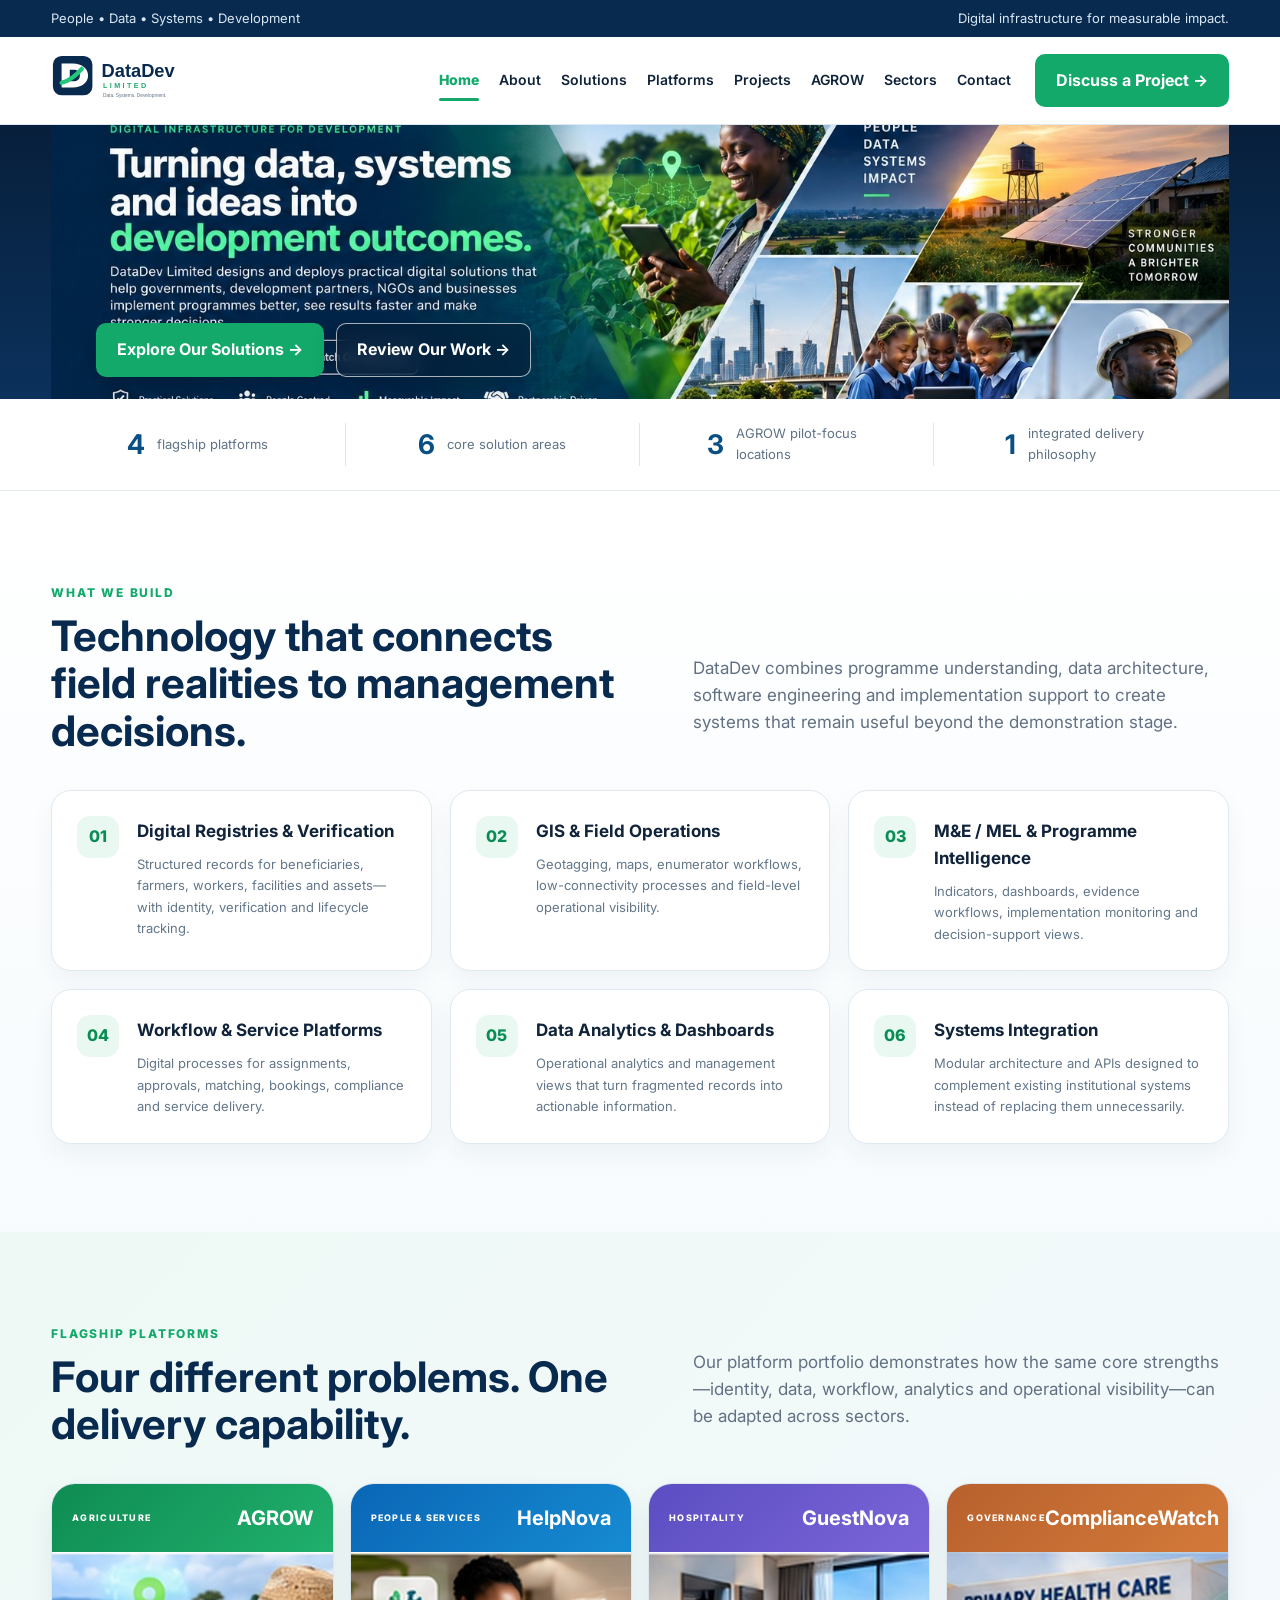
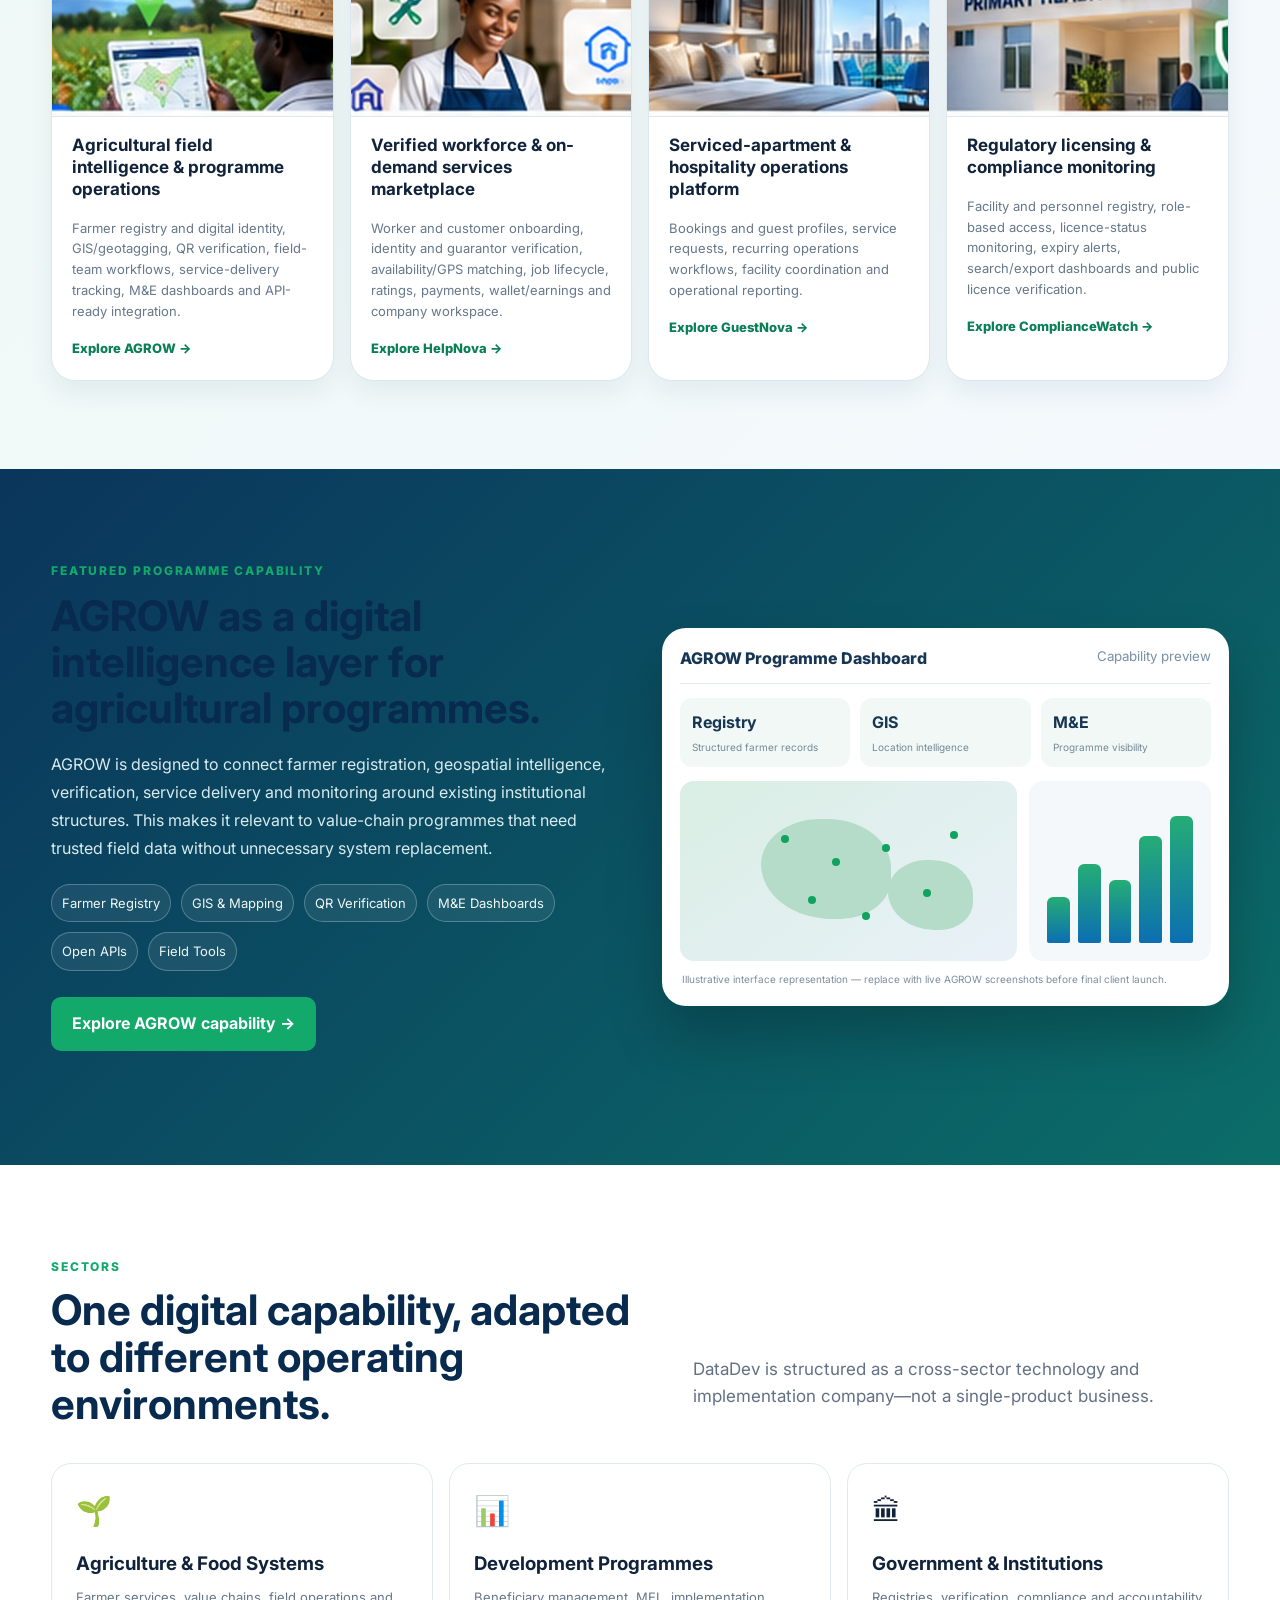
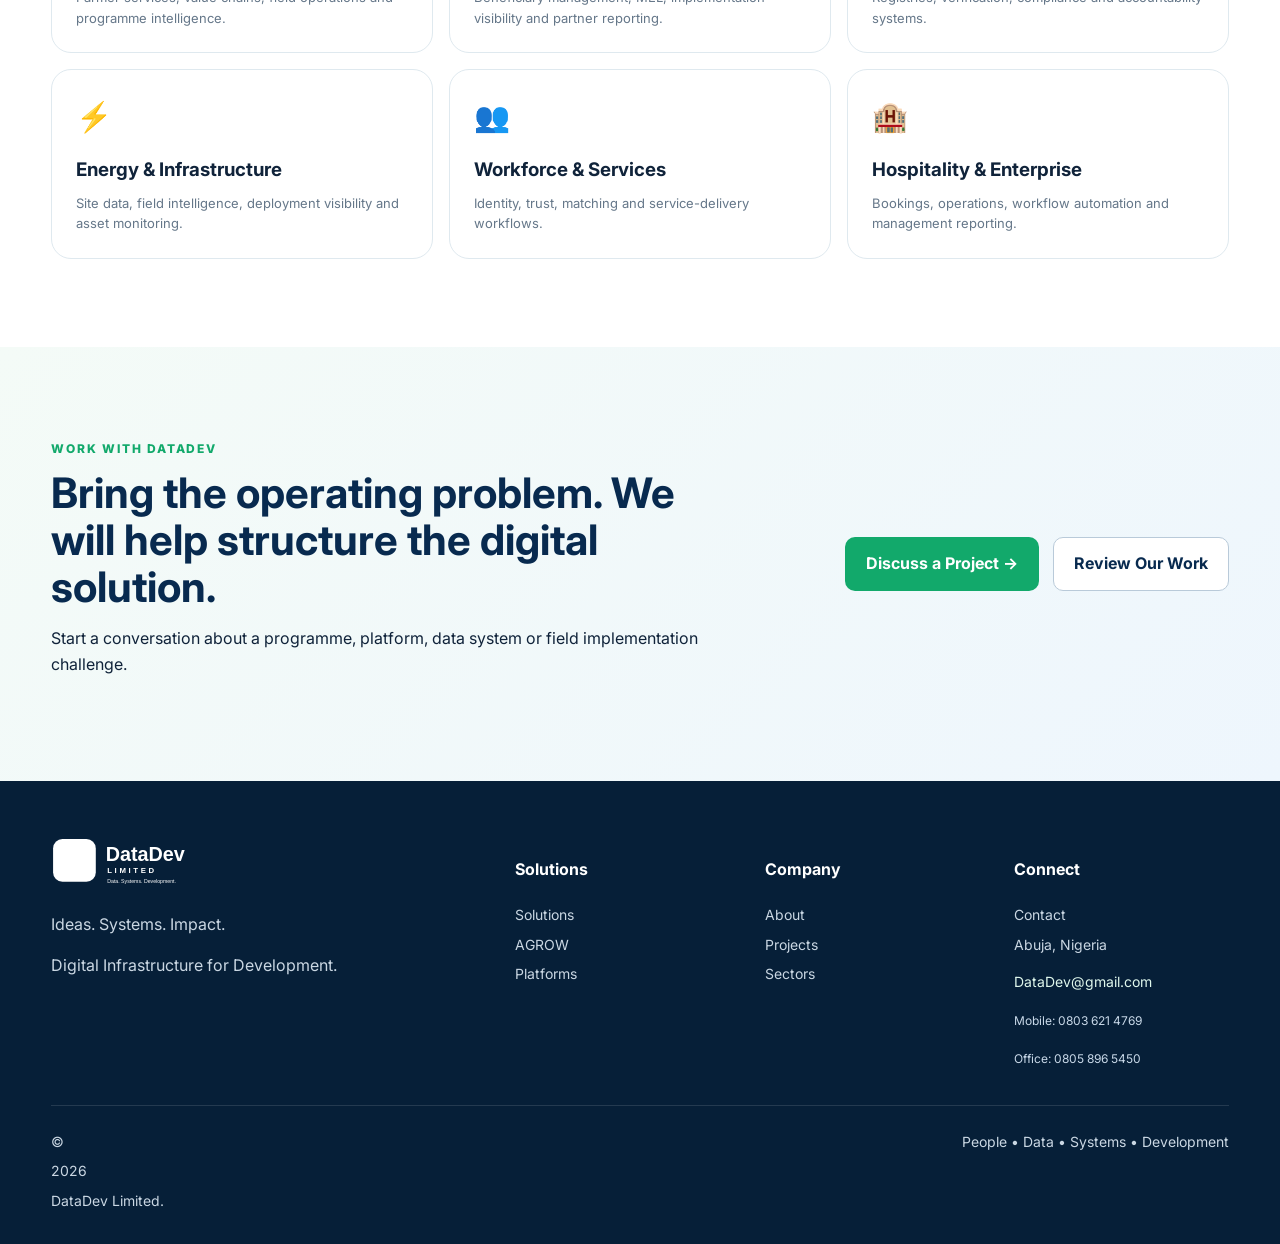
==== index.html @ b4ab4801 "Add files via upload Upgrade DataDev website to V6 with the platform cards" ====
<!DOCTYPE html>

<html lang="en">
<head>
<meta charset="utf-8"/>
<meta content="width=device-width,initial-scale=1" name="viewport"/>
<meta content="#0b315c" name="theme-color"/>
<meta content="website" property="og:type"/>
<meta content="DataDev Limited" property="og:site_name"/>
<meta content="DataDev Limited — Ideas. Systems. Impact." property="og:title"/>
<meta content="Digital solutions, data systems and technology platforms for development, institutions, businesses and communities." property="og:description"/>
<meta content="summary" name="twitter:card"/>
<meta content="DataDev Limited builds digital solutions, data systems and technology platforms for development, institutions, businesses and communities." name="description"/>
<title>DataDev Limited — Ideas. Systems. Impact.</title>
<link href="assets/favicon.svg" rel="icon"/>
<link href="https://fonts.googleapis.com" rel="preconnect"/>
<link crossorigin="" href="https://fonts.gstatic.com" rel="preconnect"/>
<link href="https://fonts.googleapis.com/css2?family=Inter:wght@400;500;600;700;800&amp;display=swap" rel="stylesheet"/>
<link href="styles.css" rel="stylesheet"/>
<link href="site.webmanifest" rel="manifest"/></head>
<body>
<header class="site-header">
<div class="topbar"><div class="container"><span>People • Data • Systems • Development</span><span>Digital infrastructure for measurable impact.</span></div></div>
<div class="container nav">
<a class="brand" href="index.html"><img alt="DataDev Limited" src="assets/datadev-logo.svg"/></a>
<button aria-label="Toggle navigation" class="menu">☰</button>
<nav class="navlinks"><a class="active" href="index.html">Home</a><a href="about.html">About</a><a href="solutions.html">Solutions</a><a href="platforms.html">Platforms</a><a href="projects.html">Projects</a><a href="agrow.html">AGROW</a><a href="#sectors">Sectors</a><a href="contact.html">Contact</a></nav>
<a class="btn btn-primary nav-cta" href="contact.html">Discuss a Project →</a>
</div>
</header>
<main>
<section aria-labelledby="homeHeroTitle" class="hero-visual-final">
<div class="container hero-visual-shell">
<div class="hero-desktop-art">
<img alt="DataDev digital infrastructure for development across agriculture, communities, energy, education and infrastructure" src="assets/project-previews/hero-universal.jpg"/>
<div aria-label="Primary actions" class="hero-art-actions">
<a class="btn btn-primary" href="solutions.html">Explore Our Solutions →</a>
<a class="btn btn-glass" href="projects.html">Review Our Work →</a>
</div>
</div>
<div class="hero-mobile-copy">
<div class="eyebrow">DIGITAL INFRASTRUCTURE FOR DEVELOPMENT</div>
<h1 id="homeHeroTitle">Turning data, systems and ideas into <span>development outcomes.</span></h1>
<p>DataDev Limited designs and deploys practical digital solutions that help governments, development partners, NGOs and businesses implement programmes better, improve visibility and make stronger decisions.</p>
<div class="actions"><a class="btn btn-primary" href="solutions.html">Explore Our Solutions →</a><a class="btn btn-outline hero-outline" href="projects.html">Review Our Work</a></div>
<div class="hero-points"><span>✓ Practical solutions</span><span>✓ People centred</span><span>✓ Measurable impact</span><span>✓ Partnership driven</span></div>
</div>
<h1 class="sr-only">DataDev Limited — Turning data, systems and ideas into development outcomes.</h1>
</div>
</section>
<section class="proof-strip">
<div class="container proof-grid">
<div><b>4</b><span>flagship platforms</span></div>
<div><b>6</b><span>core solution areas</span></div>
<div><b>3</b><span>AGROW pilot-focus locations</span></div>
<div><b>1</b><span>integrated delivery philosophy</span></div>
</div>
</section>
<section class="section v3-section">
<div class="container">
<div class="section-head compact"><div><span class="kicker">WHAT WE BUILD</span><h2>Technology that connects field realities to management decisions.</h2></div><p>DataDev combines programme understanding, data architecture, software engineering and implementation support to create systems that remain useful beyond the demonstration stage.</p></div>
<div class="capability-grid">
<article class="capability"><span class="cap-no">01</span><div><h3>Digital Registries &amp; Verification</h3><p>Structured records for beneficiaries, farmers, workers, facilities and assets—with identity, verification and lifecycle tracking.</p></div></article>
<article class="capability"><span class="cap-no">02</span><div><h3>GIS &amp; Field Operations</h3><p>Geotagging, maps, enumerator workflows, low-connectivity processes and field-level operational visibility.</p></div></article>
<article class="capability"><span class="cap-no">03</span><div><h3>M&amp;E / MEL &amp; Programme Intelligence</h3><p>Indicators, dashboards, evidence workflows, implementation monitoring and decision-support views.</p></div></article>
<article class="capability"><span class="cap-no">04</span><div><h3>Workflow &amp; Service Platforms</h3><p>Digital processes for assignments, approvals, matching, bookings, compliance and service delivery.</p></div></article>
<article class="capability"><span class="cap-no">05</span><div><h3>Data Analytics &amp; Dashboards</h3><p>Operational analytics and management views that turn fragmented records into actionable information.</p></div></article>
<article class="capability"><span class="cap-no">06</span><div><h3>Systems Integration</h3><p>Modular architecture and APIs designed to complement existing institutional systems instead of replacing them unnecessarily.</p></div></article>
</div>
</div>
</section>
<section class="section showcase-section">
<div class="container">
<div class="section-head compact"><div><span class="kicker">FLAGSHIP PLATFORMS</span><h2>Four different problems. One delivery capability.</h2></div><p>Our platform portfolio demonstrates how the same core strengths—identity, data, workflow, analytics and operational visibility—can be adapted across sectors.</p></div>
<div class="platform-showcase">
<article class="showcase agrow-show"><div class="showcase-top"><span>AGRICULTURE</span><b>AGROW</b></div><img alt="AGROW visual prototype preview" class="prototype-img" src="assets/project-previews/agrow-prototype.jpg"/><h3>Agricultural field intelligence &amp; programme operations</h3><p>Farmer registry and digital identity, GIS/geotagging, QR verification, field-team workflows, service-delivery tracking, M&amp;E dashboards and API-ready integration.</p><a href="agrow.html">Explore AGROW →</a></article>
<article class="showcase help-show"><div class="showcase-top"><span>PEOPLE &amp; SERVICES</span><b>HelpNova</b></div><img alt="HelpNova visual prototype preview" class="prototype-img" src="assets/project-previews/helpnova-prototype.jpg"/><h3>Verified workforce &amp; on-demand services marketplace</h3><p>Worker and customer onboarding, identity and guarantor verification, availability/GPS matching, job lifecycle, ratings, payments, wallet/earnings and company workspace.</p><a href="platforms.html">Explore HelpNova →</a></article>
<article class="showcase guest-show"><div class="showcase-top"><span>HOSPITALITY</span><b>GuestNova</b></div><img alt="GuestNova visual prototype preview" class="prototype-img" src="assets/project-previews/guestnova-prototype.jpg"/><h3>Serviced-apartment &amp; hospitality operations platform</h3><p>Bookings and guest profiles, service requests, recurring operations workflows, facility coordination and operational reporting.</p><a href="platforms.html">Explore GuestNova →</a></article>
<article class="showcase compliance-show"><div class="showcase-top"><span>GOVERNANCE</span><b>ComplianceWatch</b></div><img alt="ComplianceWatch visual prototype preview" class="prototype-img" src="assets/project-previews/compliancewatch-prototype.jpg"/><h3>Regulatory licensing &amp; compliance monitoring</h3><p>Facility and personnel registry, role-based access, licence-status monitoring, expiry alerts, search/export dashboards and public licence verification.</p><a href="projects.html">Explore ComplianceWatch →</a></article>
</div>
</div>
</section>
<section class="section agrow-feature">
<div class="container agrow-feature-grid">
<div><span class="kicker">FEATURED PROGRAMME CAPABILITY</span><h2>AGROW as a digital intelligence layer for agricultural programmes.</h2><p>AGROW is designed to connect farmer registration, geospatial intelligence, verification, service delivery and monitoring around existing institutional structures. This makes it relevant to value-chain programmes that need trusted field data without unnecessary system replacement.</p><div class="tags"><span>Farmer Registry</span><span>GIS &amp; Mapping</span><span>QR Verification</span><span>M&amp;E Dashboards</span><span>Open APIs</span><span>Field Tools</span></div><div class="actions"><a class="btn btn-primary" href="agrow.html">Explore AGROW capability →</a></div></div>
<div class="dashboard-preview"><div class="dash-head"><span>AGROW Programme Dashboard</span><small>Capability preview</small></div><div class="dash-kpis"><div><b>Registry</b><span>Structured farmer records</span></div><div><b>GIS</b><span>Location intelligence</span></div><div><b>M&amp;E</b><span>Programme visibility</span></div></div><div class="dash-body"><div class="map-graphic"><i></i><i></i><i></i><i></i><i></i><i></i><i></i></div><div class="chart-graphic"><span style="height:32%"></span><span style="height:55%"></span><span style="height:44%"></span><span style="height:74%"></span><span style="height:88%"></span></div></div><p class="preview-note">Illustrative interface representation — replace with live AGROW screenshots before final client launch.</p></div>
</div>
</section>
<section class="section" id="sectors">
<div class="container">
<div class="section-head compact"><div><span class="kicker">SECTORS</span><h2>One digital capability, adapted to different operating environments.</h2></div><p>DataDev is structured as a cross-sector technology and implementation company—not a single-product business.</p></div>
<div class="sector-v3-grid">
<article><span>🌱</span><h3>Agriculture &amp; Food Systems</h3><p>Farmer services, value chains, field operations and programme intelligence.</p></article>
<article><span>📊</span><h3>Development Programmes</h3><p>Beneficiary management, MEL, implementation visibility and partner reporting.</p></article>
<article><span>🏛</span><h3>Government &amp; Institutions</h3><p>Registries, verification, compliance and accountability systems.</p></article>
<article><span>⚡</span><h3>Energy &amp; Infrastructure</h3><p>Site data, field intelligence, deployment visibility and asset monitoring.</p></article>
<article><span>👥</span><h3>Workforce &amp; Services</h3><p>Identity, trust, matching and service-delivery workflows.</p></article>
<article><span>🏨</span><h3>Hospitality &amp; Enterprise</h3><p>Bookings, operations, workflow automation and management reporting.</p></article>
</div>
</div>
</section>
<section class="section final-cta"><div class="container final-cta-grid"><div><span class="kicker">WORK WITH DATADEV</span><h2>Bring the operating problem. We will help structure the digital solution.</h2><p>Start a conversation about a programme, platform, data system or field implementation challenge.</p></div><div class="actions"><a class="btn btn-primary" href="contact.html">Discuss a Project →</a><a class="btn btn-outline" href="projects.html">Review Our Work</a></div></div></section>
</main>
<footer class="footer"><div class="container footergrid"><div><img alt="DataDev Limited" src="assets/datadev-logo.svg"/><p>Ideas. Systems. Impact.</p><p>Digital Infrastructure for Development.</p></div><div><h4>Solutions</h4><a href="solutions.html">Solutions</a><a href="agrow.html">AGROW</a><a href="platforms.html">Platforms</a></div><div><h4>Company</h4><a href="about.html">About</a><a href="projects.html">Projects</a><a href="#sectors">Sectors</a></div><div><h4>Connect</h4><a href="contact.html">Contact</a><span>Abuja, Nigeria</span></div></div><div class="container bottom"><span>© <span data-year=""></span> DataDev Limited.</span><span>People • Data • Systems • Development</span></div></footer>
<script src="site-config.js"></script><script src="script.js"></script>
</body></html>
---- styles.css ----
:root{--navy:#082a4f;--navy2:#0d3b66;--green:#12a96b;--green2:#6bdca0;--ink:#10233a;--muted:#627083;--bg:#f6f9fc;--line:#dfe7ef;--white:#fff;--shadow:0 12px 30px rgba(8,42,79,.10)}*{box-sizing:border-box}html{scroll-behavior:smooth}body{margin:0;font-family:Inter,Arial,sans-serif;color:var(--ink);background:#fff;line-height:1.6}a{color:inherit;text-decoration:none}.container{width:min(1180px,92%);margin:auto}.topbar{background:var(--navy);color:#d9e7f3;font-size:13px}.topbar .container{display:flex;justify-content:space-between;padding:8px 0}.site-header{position:sticky;top:0;z-index:50;background:#fff;box-shadow:0 1px 0 var(--line)}.nav{display:flex;align-items:center;gap:24px;padding:16px 0}.brand img{height:48px}.navlinks{display:flex;gap:20px;margin-left:auto;align-items:center}.navlinks a{font-weight:600;font-size:14px}.navlinks a:hover{color:var(--green)}.btn{display:inline-flex;align-items:center;justify-content:center;padding:13px 20px;border-radius:10px;font-weight:700;border:1px solid transparent}.btn-primary{background:var(--green);color:#fff}.btn-outline{border-color:#b9cad9;color:var(--navy);background:#fff}.menu{display:none;background:none;border:0;font-size:26px}.hero{background:linear-gradient(115deg,#072b51 0%,#0c4a76 58%,#0b8d67 120%);color:#fff;overflow:hidden}.hero .container{display:grid;grid-template-columns:1.15fr .85fr;gap:50px;align-items:center;min-height:650px;padding:70px 0}.eyebrow,.kicker{letter-spacing:.15em;text-transform:uppercase;font-size:12px;font-weight:800}.eyebrow{color:#77e4b4}.hero h1{font-size:58px;line-height:1.02;margin:16px 0}.hero h1 span{color:#83e6b0}.hero p{font-size:18px;max-width:720px;color:#e5edf4}.actions{display:flex;gap:14px;flex-wrap:wrap;margin:26px 0}.hero-visual{position:relative;min-height:430px}.orb{position:absolute;border-radius:50%;border:1px solid rgba(255,255,255,.2)}.orb.a{width:410px;height:410px;right:0;top:10px}.orb.b{width:290px;height:290px;right:60px;top:70px}.core{position:absolute;right:120px;top:120px;background:#fff;color:var(--navy);width:170px;height:170px;border-radius:28px;display:flex;flex-direction:column;justify-content:center;align-items:center;box-shadow:0 20px 50px rgba(0,0,0,.24)}.core img{width:72px;margin-bottom:8px}.float{position:absolute;background:rgba(7,31,58,.86);border:1px solid rgba(255,255,255,.18);backdrop-filter:blur(8px);padding:12px 15px;border-radius:10px;font-size:13px}.f1{top:35px;left:10px}.f2{top:150px;right:0}.f3{bottom:60px;left:0}.f4{bottom:10px;right:40px}.metricbar{margin-top:-38px;position:relative;z-index:3}.metrics{background:#fff;box-shadow:var(--shadow);border-radius:18px;display:grid;grid-template-columns:repeat(4,1fr);padding:26px}.metrics div{padding:0 22px;border-right:1px solid var(--line)}.metrics div:last-child{border-right:0}.metrics strong{display:block;color:var(--navy);font-size:18px}.metrics span{font-size:13px;color:var(--muted)}.section{padding:88px 0}.tint{background:var(--bg)}.section-head{display:grid;grid-template-columns:1.05fr .95fr;gap:50px;align-items:end;margin-bottom:36px}.kicker{color:var(--green)}h2{font-size:42px;line-height:1.12;margin:8px 0 0;color:var(--navy)}.section-head p,.lead{color:var(--muted);font-size:17px}.grid{display:grid;gap:20px}.solutions{grid-template-columns:repeat(4,1fr)}.card{border:1px solid var(--line);border-radius:16px;padding:24px;background:#fff;box-shadow:0 5px 18px rgba(8,42,79,.04)}.card h3{color:var(--navy);margin:10px 0 8px}.icon{width:44px;height:44px;border-radius:12px;background:#e8fbf2;display:grid;place-items:center;color:var(--green);font-weight:800}.card p{color:var(--muted);font-size:14px}.card a{color:var(--green);font-weight:700;font-size:14px}.platforms{grid-template-columns:repeat(2,1fr)}.platform{padding:30px;border-radius:20px;color:#fff;min-height:320px}.agrow{background:linear-gradient(135deg,#0b774e,#11ad70)}.helpnova{background:linear-gradient(135deg,#123c7a,#2173d1)}.guestnova{background:linear-gradient(135deg,#5c3a8e,#7d62c4)}.compliance{background:linear-gradient(135deg,#7b3b16,#b6652b)}.platform small{letter-spacing:.14em;font-weight:800}.platform ul{padding-left:18px}.platform .btn{margin-top:8px;background:#fff;color:#183a59}.band{background:linear-gradient(120deg,#082f50,#0c715d);color:#fff}.band h2{color:#fff}.band p{color:#dceaf0}.two{display:grid;grid-template-columns:1fr 1fr;gap:50px;align-items:center}.tags{display:flex;gap:10px;flex-wrap:wrap;margin-top:22px}.tags span{background:rgba(255,255,255,.1);border:1px solid rgba(255,255,255,.18);padding:8px 10px;border-radius:999px;font-size:13px}.panel{background:#fff;color:var(--ink);padding:30px;border-radius:20px}.panel h3{color:var(--navy)}.sectors{grid-template-columns:repeat(3,1fr)}.sector{border-top:4px solid var(--green)}.status{display:inline-block;background:#edf5ff;color:#245c96;padding:5px 9px;border-radius:999px;font-size:12px;font-weight:700}.case-grid{grid-template-columns:repeat(2,1fr)}.case{padding:28px}.case h3{font-size:26px}.case .meta{display:flex;gap:8px;flex-wrap:wrap;margin:14px 0}.case .meta span{font-size:12px;border:1px solid var(--line);padding:5px 8px;border-radius:999px}.cta{background:#eefaf5;border:1px solid #cbeedc;border-radius:22px;padding:40px}.footer{background:#061f38;color:#cad7e3;padding:55px 0 25px}.footergrid{display:grid;grid-template-columns:2fr 1fr 1fr 1fr;gap:35px}.footer img{height:52px;filter:brightness(0) invert(1)}.footer h4{color:#fff}.footer a,.footer span{display:block;font-size:14px;margin:7px 0}.bottom{border-top:1px solid rgba(255,255,255,.12);margin-top:30px;padding-top:18px;display:flex;justify-content:space-between;font-size:13px}.page-hero{background:linear-gradient(120deg,#082f50,#0b6e63);color:#fff;padding:85px 0}.page-hero h1{font-size:52px;line-height:1.05;margin:12px 0}.page-hero p{max-width:760px;color:#e1edf4;font-size:18px}.feature-list{display:grid;grid-template-columns:repeat(3,1fr);gap:18px}.feature{padding:22px;border:1px solid var(--line);border-radius:16px;background:#fff}.feature h3{color:var(--navy)}.timeline{display:grid;gap:14px}.step{display:grid;grid-template-columns:52px 1fr;gap:16px;padding:18px;background:#fff;border:1px solid var(--line);border-radius:14px}.step b{width:42px;height:42px;background:#e8fbf2;color:var(--green);border-radius:50%;display:grid;place-items:center}.contactbox{display:grid;grid-template-columns:.85fr 1.15fr;gap:35px}.contact-form{background:#fff;border:1px solid var(--line);padding:28px;border-radius:18px}.row{display:grid;grid-template-columns:1fr 1fr;gap:14px}label{display:block;font-weight:700;font-size:13px;margin-bottom:12px}input,select,textarea{width:100%;margin-top:6px;padding:12px 13px;border:1px solid #cdd8e2;border-radius:9px;font:inherit}textarea{resize:vertical}.note{font-size:12px;color:var(--muted)}@media(max-width:900px){.navlinks{display:none;position:absolute;left:0;right:0;top:80px;background:#fff;padding:18px 4%;box-shadow:var(--shadow);flex-direction:column;align-items:flex-start}.navlinks.open{display:flex}.menu{display:block;margin-left:auto}.nav>.btn{display:none}.hero .container,.two,.section-head,.contactbox{grid-template-columns:1fr}.hero h1{font-size:44px}.hero-visual{min-height:350px}.solutions,.sectors,.feature-list{grid-template-columns:repeat(2,1fr)}.platforms,.case-grid{grid-template-columns:1fr}.metrics{grid-template-columns:repeat(2,1fr);gap:16px}.metrics div{border-right:0}.footergrid{grid-template-columns:1fr 1fr}.page-hero h1{font-size:42px}}@media(max-width:560px){.topbar .container{flex-direction:column;gap:4px}.hero .container{padding:50px 0}.hero h1{font-size:38px}.hero-visual{display:none}.solutions,.sectors,.feature-list,.metrics,.row,.footergrid{grid-template-columns:1fr}.section{padding:62px 0}h2{font-size:34px}.page-hero h1{font-size:36px}.bottom{flex-direction:column;gap:8px}}

/* ===== DataDev V3 visual layer ===== */
:root{--v3-navy:#082d59;--v3-deep:#052444;--v3-green:#13a564;--v3-green2:#65d69b;--v3-blue:#1676cf;--v3-ink:#102b4f;--v3-pale:#f3faf7}
.navlinks a.active{color:var(--green);font-weight:800;position:relative}.navlinks a.active:after{content:"";height:3px;border-radius:3px;background:var(--green);position:absolute;left:0;right:0;bottom:-9px}.nav-cta{white-space:nowrap}
.hero-v3{position:relative;overflow:hidden;background:radial-gradient(circle at 74% 24%,rgba(34,181,121,.20),transparent 25%),linear-gradient(120deg,#06264a 0%,#0a3d69 58%,#0c695e 100%);color:#fff;padding:78px 0 72px}.hero-v3:before{content:"";position:absolute;inset:0;background:linear-gradient(90deg,transparent 0 48%,rgba(255,255,255,.04) 48% 49%,transparent 49% 100%);pointer-events:none}.hero-grid{display:grid;grid-template-columns:1.03fr .97fr;gap:54px;align-items:center}.hero-copy h1{font-size:clamp(44px,5.3vw,78px);line-height:.98;letter-spacing:-.045em;margin:12px 0 24px;max-width:790px}.hero-copy h1 span{color:#78e3aa}.hero-copy p{font-size:18px;line-height:1.72;color:#dceaf5;max-width:720px}.hero-outline{border-color:rgba(255,255,255,.65);color:#fff}.hero-points{display:flex;gap:18px 28px;flex-wrap:wrap;margin-top:28px;color:#d8edf1;font-size:13px;font-weight:700}.impact-mosaic{min-height:485px;position:relative;border-radius:34px;background:linear-gradient(150deg,rgba(255,255,255,.12),rgba(255,255,255,.035));border:1px solid rgba(255,255,255,.18);box-shadow:0 34px 70px rgba(0,0,0,.22);overflow:hidden}.impact-mosaic:before{content:"";position:absolute;inset:-20%;background:radial-gradient(circle at 52% 48%,rgba(66,225,150,.28),transparent 29%),radial-gradient(circle at 23% 78%,rgba(42,133,227,.30),transparent 28%)}.mosaic-card{position:absolute;border-radius:20px;padding:18px;color:#fff;backdrop-filter:blur(10px);border:1px solid rgba(255,255,255,.20);box-shadow:0 16px 30px rgba(0,0,0,.16)}.mosaic-card span{display:block;font-size:10px;letter-spacing:.16em;margin-bottom:7px;opacity:.85}.mosaic-card strong{font-size:15px;line-height:1.25}.mosaic-card.main{left:7%;top:8%;width:46%;min-height:152px;background:linear-gradient(135deg,rgba(11,70,116,.92),rgba(10,118,104,.82))}.mosaic-card.main strong{display:block;font-size:26px;margin:6px 0}.mosaic-card.main small{color:#d9f4eb}.mosaic-icon{font-size:30px}.mosaic-card.agriculture{right:7%;top:9%;width:34%;height:118px;background:linear-gradient(145deg,#158b57,#286f45)}.mosaic-card.institutions{right:8%;top:38%;width:41%;height:110px;background:linear-gradient(145deg,#1763a7,#123b76)}.mosaic-card.energy{left:6%;bottom:8%;width:34%;height:108px;background:linear-gradient(145deg,#0d6a83,#0d4b72)}.mosaic-card.services{right:7%;bottom:8%;width:38%;height:108px;background:linear-gradient(145deg,#3e65bb,#5549a0)}.mosaic-core{position:absolute;left:42%;top:48%;transform:translate(-50%,-50%);width:132px;height:132px;border-radius:30px;background:#fff;color:#123b67;display:flex;flex-direction:column;align-items:center;justify-content:center;box-shadow:0 20px 45px rgba(0,0,0,.28);z-index:3}.mosaic-core img{width:46px;margin-bottom:7px}.mosaic-core b{font-size:20px}.mosaic-core small{font-size:10px;color:#6a7d91;margin-top:3px}
.proof-strip{background:#fff;border-bottom:1px solid #e4edf3}.proof-grid{display:grid;grid-template-columns:repeat(4,1fr);padding:24px 0}.proof-grid div{display:flex;align-items:center;justify-content:center;gap:12px;border-right:1px solid #dce6ec}.proof-grid div:last-child{border-right:0}.proof-grid b{font-size:27px;color:#0a4f84}.proof-grid span{font-size:13px;color:#607386;max-width:130px}
.v3-section{background:linear-gradient(180deg,#fff,#f7fbfd)}.section-head.compact{align-items:end}.capability-grid{display:grid;grid-template-columns:repeat(3,1fr);gap:18px}.capability{display:flex;gap:18px;padding:25px;border:1px solid #dfe9ef;border-radius:20px;background:#fff;box-shadow:0 10px 24px rgba(28,64,92,.05)}.cap-no{display:flex;width:42px;height:42px;border-radius:13px;align-items:center;justify-content:center;background:#e9f8f0;color:#0a8d55;font-weight:800;flex:0 0 auto}.capability h3{margin:2px 0 9px;font-size:17px}.capability p{margin:0;font-size:13px;line-height:1.65;color:#64778a}
.showcase-section{background:linear-gradient(135deg,#eef9f5,#f5f9fe)}.platform-showcase{display:grid;grid-template-columns:repeat(4,1fr);gap:16px}.showcase{border-radius:24px;background:#fff;overflow:hidden;border:1px solid #dce8ee;box-shadow:0 12px 26px rgba(21,62,90,.07)}.showcase-top{padding:18px 20px;color:#fff;display:flex;justify-content:space-between;align-items:center}.showcase-top span{font-size:9px;letter-spacing:.14em;font-weight:800}.showcase-top b{font-size:20px}.agrow-show .showcase-top{background:linear-gradient(135deg,#0f8c53,#20b06d)}.help-show .showcase-top{background:linear-gradient(135deg,#0a66b6,#168bd2)}.guest-show .showcase-top{background:linear-gradient(135deg,#5b4ec2,#7b65d8)}.compliance-show .showcase-top{background:linear-gradient(135deg,#b8612d,#d37a3a)}.showcase h3,.showcase p,.showcase>a{margin-left:20px;margin-right:20px}.showcase h3{font-size:17px;line-height:1.28;margin-top:18px}.showcase p{font-size:13px;line-height:1.6;color:#66788a}.showcase>a{display:inline-block;margin-bottom:22px;color:#0a7e55;font-weight:800;font-size:13px}.mini-ui{height:155px;background:#f4faf7;margin:0;position:relative;padding:16px}.ui-top{height:16px;border-radius:6px;background:#d8ece3;margin-bottom:12px}.ui-map{height:72px;border-radius:12px;background:linear-gradient(140deg,#dbf1e5,#eaf3f9);position:relative}.ui-map i{position:absolute;width:9px;height:9px;border-radius:50%;background:#14a76b;box-shadow:0 0 0 4px rgba(20,167,107,.13)}.ui-map i:nth-child(1){left:20%;top:35%}.ui-map i:nth-child(2){left:45%;top:22%}.ui-map i:nth-child(3){left:70%;top:42%}.ui-map i:nth-child(4){left:35%;top:64%}.ui-map i:nth-child(5){left:78%;top:68%}.ui-stats{display:flex;gap:7px;margin-top:10px}.ui-stats span{height:16px;flex:1;border-radius:6px;background:#dfeee8}.service-ui{display:flex;align-items:center;gap:14px;background:#eef6fd}.avatar{width:58px;height:58px;border-radius:50%;background:linear-gradient(140deg,#84c8f2,#0d78c6)}.service-lines{flex:1}.service-lines i{display:block;height:11px;background:#d7e7f4;border-radius:5px;margin:8px 0}.service-lines i:nth-child(2){width:75%}.service-lines i:nth-child(3){width:50%}.service-badges{position:absolute;bottom:14px;left:16px;display:flex;gap:7px}.service-badges span{font-size:10px;padding:5px 8px;border-radius:20px;background:#dff4e9;color:#168755;font-weight:700}.guest-ui{background:#f4f0fb;display:grid;grid-template-columns:1.2fr .8fr;gap:10px}.room{border-radius:12px;background:linear-gradient(135deg,#8b79cf,#cfc7ec);position:relative}.room:after{content:"";position:absolute;left:18%;right:18%;bottom:18%;height:28%;background:#fff;border-radius:6px}.booking{background:#fff;border-radius:12px;padding:12px}.booking i{display:block;height:10px;background:#ece8f8;border-radius:5px;margin:8px 0}.booking button{border:0;border-radius:7px;background:#6c58c9;color:#fff;font-size:10px;padding:7px}.compliance-ui{background:#fff5ef;display:flex;align-items:center;gap:16px}.shield{width:64px;height:74px;border-radius:28px 28px 38px 38px;background:#cf7138;color:#fff;font-size:28px;display:flex;align-items:center;justify-content:center}.compliance-ui div:nth-child(2){flex:1}.compliance-ui i{display:block;height:11px;background:#edd9ce;border-radius:5px;margin:8px 0}.verified{position:absolute;right:14px;bottom:14px;background:#e5f4ea;color:#14804f;font-size:10px;border-radius:20px;padding:6px 9px;font-weight:700}
.agrow-feature{background:linear-gradient(135deg,#0a355c,#0b6d68);color:#fff}.agrow-feature-grid{display:grid;grid-template-columns:1fr 1fr;gap:44px;align-items:center}.agrow-feature h2{font-size:42px;line-height:1.1;margin:10px 0 18px}.agrow-feature p{color:#d8ebef;line-height:1.75}.agrow-feature .tags span{border-color:rgba(255,255,255,.25);color:#eef8f6;background:rgba(255,255,255,.07)}.dashboard-preview{background:#fff;color:#173654;border-radius:24px;padding:18px;box-shadow:0 30px 55px rgba(0,0,0,.22)}.dash-head{display:flex;justify-content:space-between;border-bottom:1px solid #e2ebf0;padding-bottom:12px}.dash-head span{font-weight:800}.dash-head small{color:#7790a4}.dash-kpis{display:grid;grid-template-columns:repeat(3,1fr);gap:10px;margin:14px 0}.dash-kpis div{padding:12px;border-radius:12px;background:#f2f8f5}.dash-kpis b,.dash-kpis span{display:block}.dash-kpis span{font-size:10px;color:#748899;margin-top:3px}.dash-body{display:grid;grid-template-columns:1.3fr .7fr;gap:12px}.map-graphic{height:180px;border-radius:14px;background:linear-gradient(145deg,#d9eee4,#e9f1f8);position:relative;overflow:hidden}.map-graphic:before,.map-graphic:after{content:"";position:absolute;border-radius:48% 52% 42% 58%;background:#b5dcc8}.map-graphic:before{width:130px;height:100px;left:24%;top:21%}.map-graphic:after{width:85px;height:70px;right:13%;bottom:17%}.map-graphic i{position:absolute;width:8px;height:8px;border-radius:50%;background:#0fa35f;z-index:2}.map-graphic i:nth-child(1){left:30%;top:30%}.map-graphic i:nth-child(2){left:45%;top:43%}.map-graphic i:nth-child(3){left:60%;top:35%}.map-graphic i:nth-child(4){left:72%;top:60%}.map-graphic i:nth-child(5){left:38%;top:64%}.map-graphic i:nth-child(6){left:54%;top:73%}.map-graphic i:nth-child(7){left:80%;top:28%}.chart-graphic{display:flex;align-items:end;gap:8px;height:180px;background:#f5f8fb;border-radius:14px;padding:18px}.chart-graphic span{flex:1;background:linear-gradient(#25ad75,#0c6eb2);border-radius:6px 6px 2px 2px}.preview-note{font-size:10px!important;color:#7c8e9e!important;margin:10px 2px 0!important}
.sector-v3-grid{display:grid;grid-template-columns:repeat(3,1fr);gap:16px}.sector-v3-grid article{border:1px solid #dfe9ef;border-radius:20px;padding:24px;background:#fff}.sector-v3-grid article>span{font-size:29px}.sector-v3-grid h3{margin:14px 0 8px}.sector-v3-grid p{margin:0;color:#657789;font-size:13px;line-height:1.6}.final-cta{background:linear-gradient(135deg,#f4fbf7,#eef6fd)}.final-cta-grid{display:grid;grid-template-columns:1.2fr .8fr;gap:30px;align-items:center}.final-cta .actions{justify-content:flex-end}
@media(max-width:1050px){.hero-grid,.agrow-feature-grid{grid-template-columns:1fr}.impact-mosaic{min-height:430px}.platform-showcase{grid-template-columns:repeat(2,1fr)}.capability-grid,.sector-v3-grid{grid-template-columns:repeat(2,1fr)}.nav-cta{display:none}}
@media(max-width:720px){.hero-v3{padding:54px 0}.hero-copy h1{font-size:43px}.impact-mosaic{min-height:420px}.mosaic-card.main{width:58%}.mosaic-core{left:48%}.proof-grid{grid-template-columns:repeat(2,1fr)}.proof-grid div:nth-child(2){border-right:0}.proof-grid div{padding:8px}.capability-grid,.platform-showcase,.sector-v3-grid{grid-template-columns:1fr}.final-cta-grid{grid-template-columns:1fr}.final-cta .actions{justify-content:flex-start}.agrow-feature h2{font-size:34px}.section-head.compact{align-items:start}}

/* V5 visual portfolio + published contact details */
.prototype-img{width:100%;height:165px;object-fit:cover;display:block;background:#eef4f7;border-bottom:1px solid #dce8ee}.case-image{width:100%;aspect-ratio:16/9;object-fit:cover;border-radius:14px;margin:10px 0 16px;border:1px solid #dce7ed}.portfolio-visual{background:#fff}.visual-grid{display:grid;grid-template-columns:.78fr 1.22fr;gap:36px;align-items:center}.visual-frame{margin:0;border:1px solid #dce8ee;border-radius:22px;overflow:hidden;box-shadow:0 18px 40px rgba(17,51,79,.10);background:#fff}.visual-frame img{display:block;width:100%;height:auto}.visual-frame figcaption,.prototype-gallery figcaption{font-size:11px;color:#687b8d;padding:10px 14px;background:#f8fbfc}.prototype-gallery{display:grid;grid-template-columns:repeat(2,1fr);gap:20px;margin-top:28px}.prototype-gallery figure{margin:0;border:1px solid #dce8ee;border-radius:18px;overflow:hidden;background:#fff;box-shadow:0 10px 24px rgba(17,51,79,.06)}.prototype-gallery img{width:100%;aspect-ratio:16/9;object-fit:cover;display:block}.footer-contact-extra{display:flex;flex-direction:column;gap:4px;margin-top:8px}.footer-contact-extra a{color:#dff7ec!important}.footer-contact-extra span{font-size:12px;color:#c8d8e8}.contact-detail-card small{color:#6a7d8e}.contact-detail-card a{color:#08794e;font-weight:700}@media(max-width:850px){.visual-grid{grid-template-columns:1fr}.prototype-gallery{grid-template-columns:1fr}}

/* V6 final landing-page visual integration */
.hero-visual-final{background:linear-gradient(180deg,#071f3b,#0b315c);padding:0}.hero-visual-shell{max-width:1440px;padding-top:0;padding-bottom:0}.hero-desktop-art{position:relative;overflow:hidden;background:#082b50}.hero-desktop-art>img{display:block;width:100%;height:auto;aspect-ratio:2048/477;object-fit:cover}.hero-art-actions{position:absolute;left:3.8%;bottom:8%;display:flex;gap:12px;z-index:2}.hero-art-actions .btn{box-shadow:0 10px 24px rgba(0,0,0,.18)}.btn-glass{background:rgba(5,28,53,.58);border:1px solid rgba(255,255,255,.65);color:#fff;backdrop-filter:blur(8px)}.btn-glass:hover{background:rgba(5,28,53,.78);color:#fff}.hero-mobile-copy{display:none}.sr-only{position:absolute!important;width:1px!important;height:1px!important;padding:0!important;margin:-1px!important;overflow:hidden!important;clip:rect(0,0,0,0)!important;white-space:nowrap!important;border:0!important}
@media(max-width:900px){.hero-desktop-art{display:none}.hero-mobile-copy{display:block;padding:58px 0;color:#fff}.hero-mobile-copy h1{font-size:46px;line-height:1.04;letter-spacing:-.04em;margin:12px 0 20px;max-width:760px}.hero-mobile-copy h1 span{color:#67dda6}.hero-mobile-copy p{max-width:720px;color:#d6e6f1;font-size:16px;line-height:1.7}.hero-mobile-copy .hero-outline{color:#fff;border-color:rgba(255,255,255,.55)}.hero-mobile-copy .hero-points{color:#d8e8f1}}
@media(max-width:560px){.hero-mobile-copy{padding:44px 0}.hero-mobile-copy h1{font-size:39px}.hero-mobile-copy .actions{align-items:stretch}.hero-mobile-copy .actions .btn{width:100%;text-align:center}.hero-mobile-copy .hero-points{grid-template-columns:1fr 1fr;gap:8px 14px}}
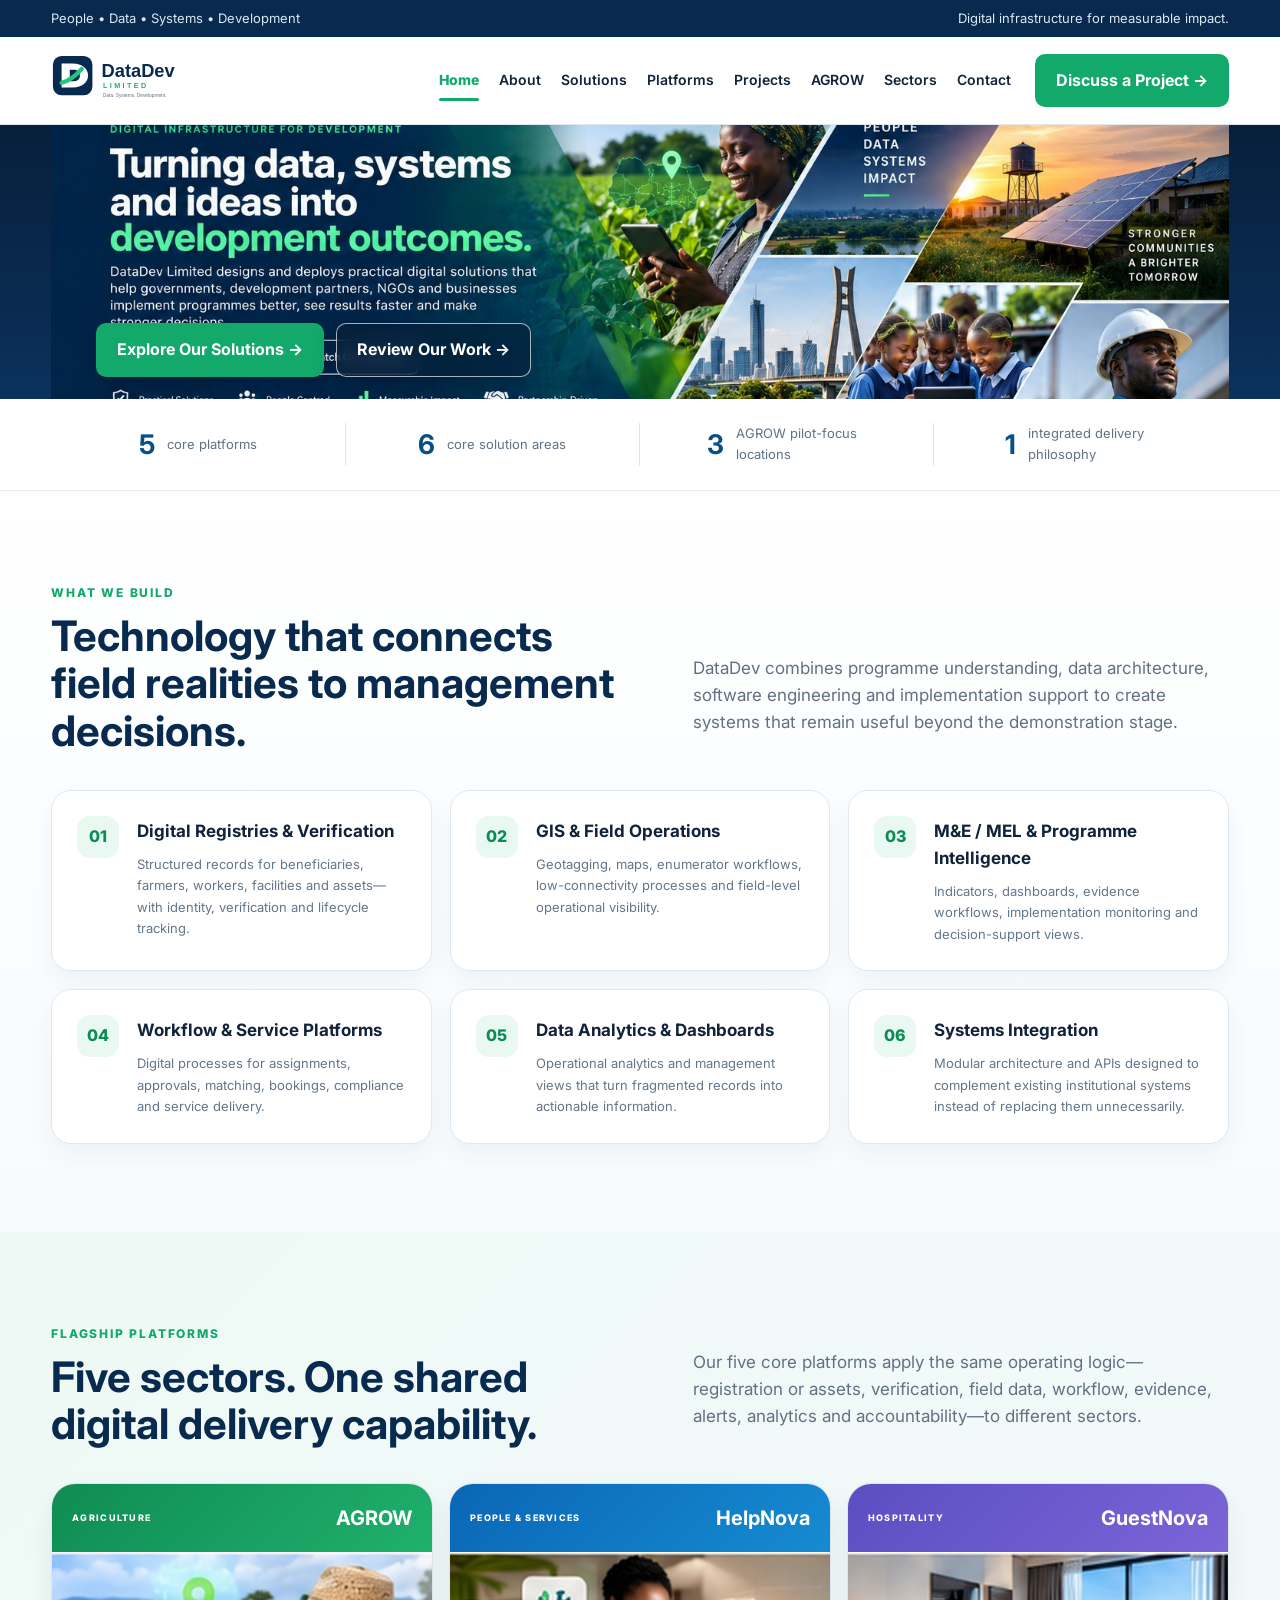
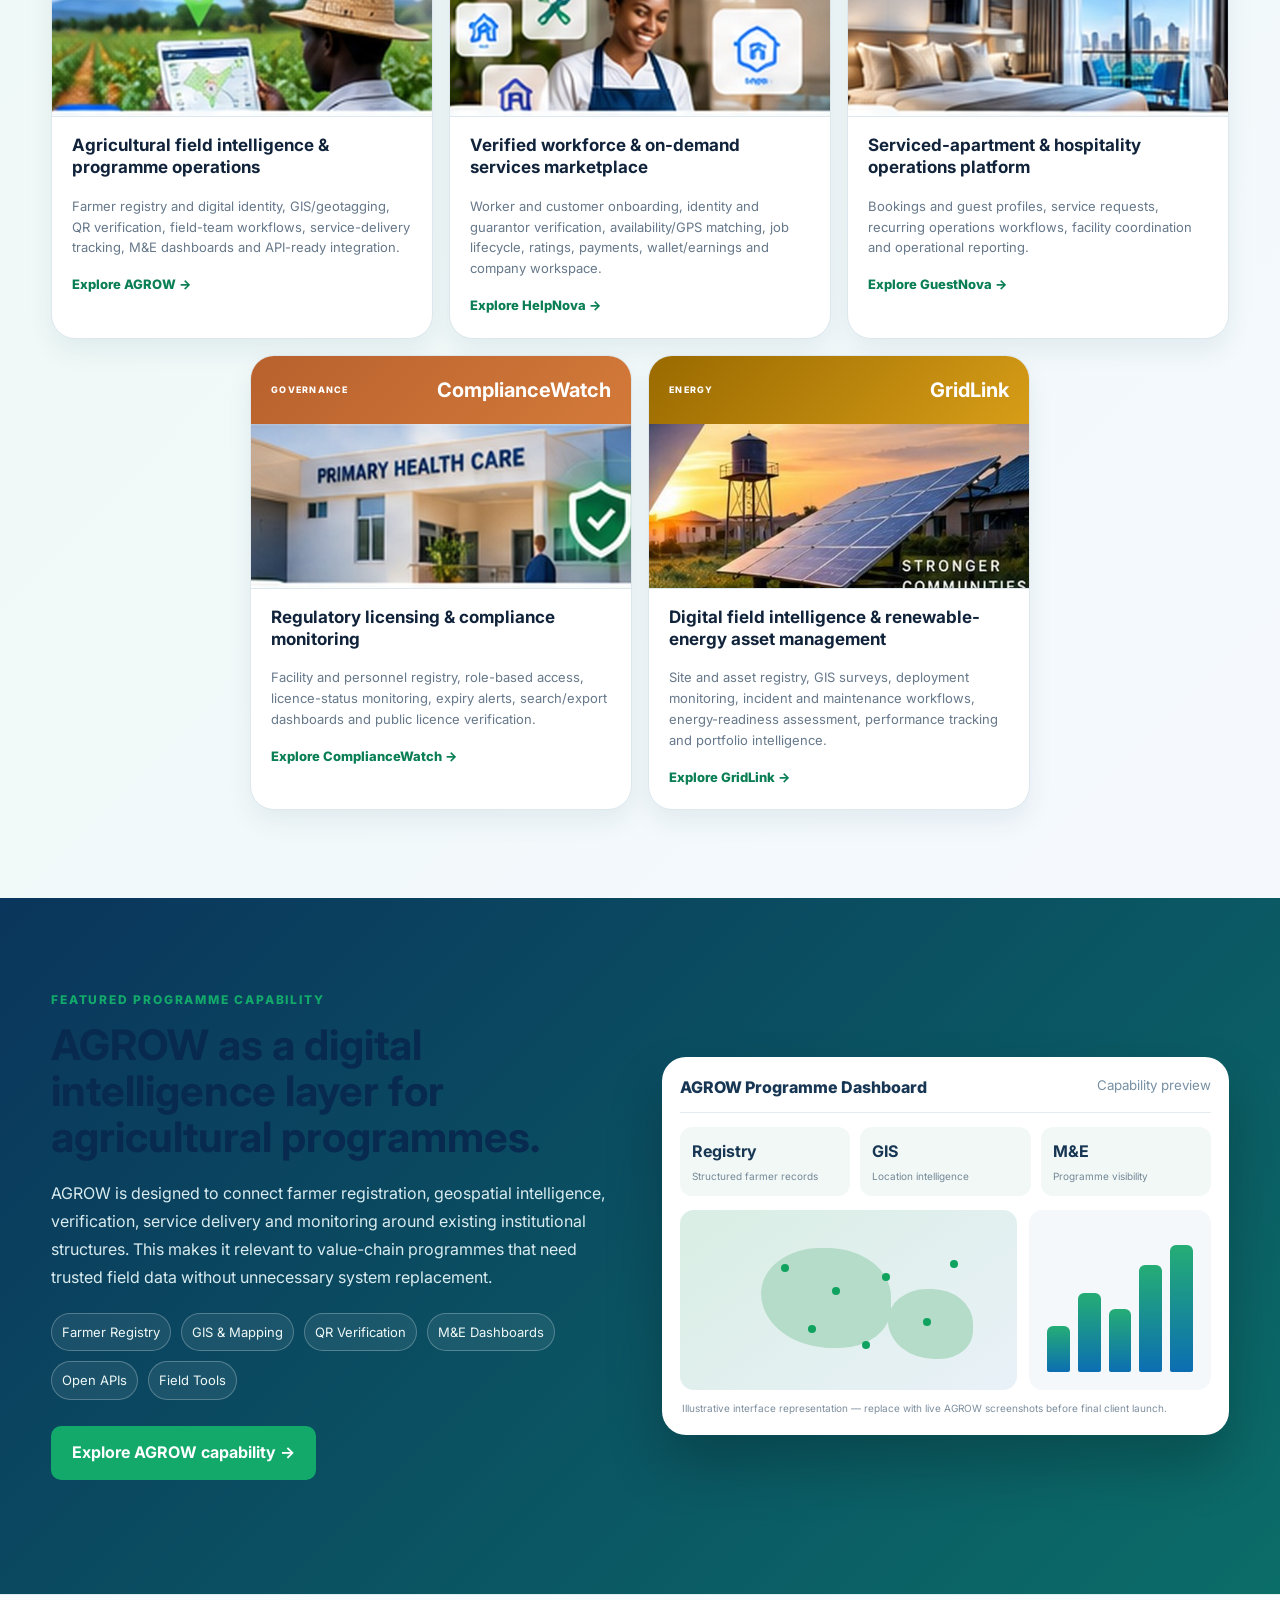
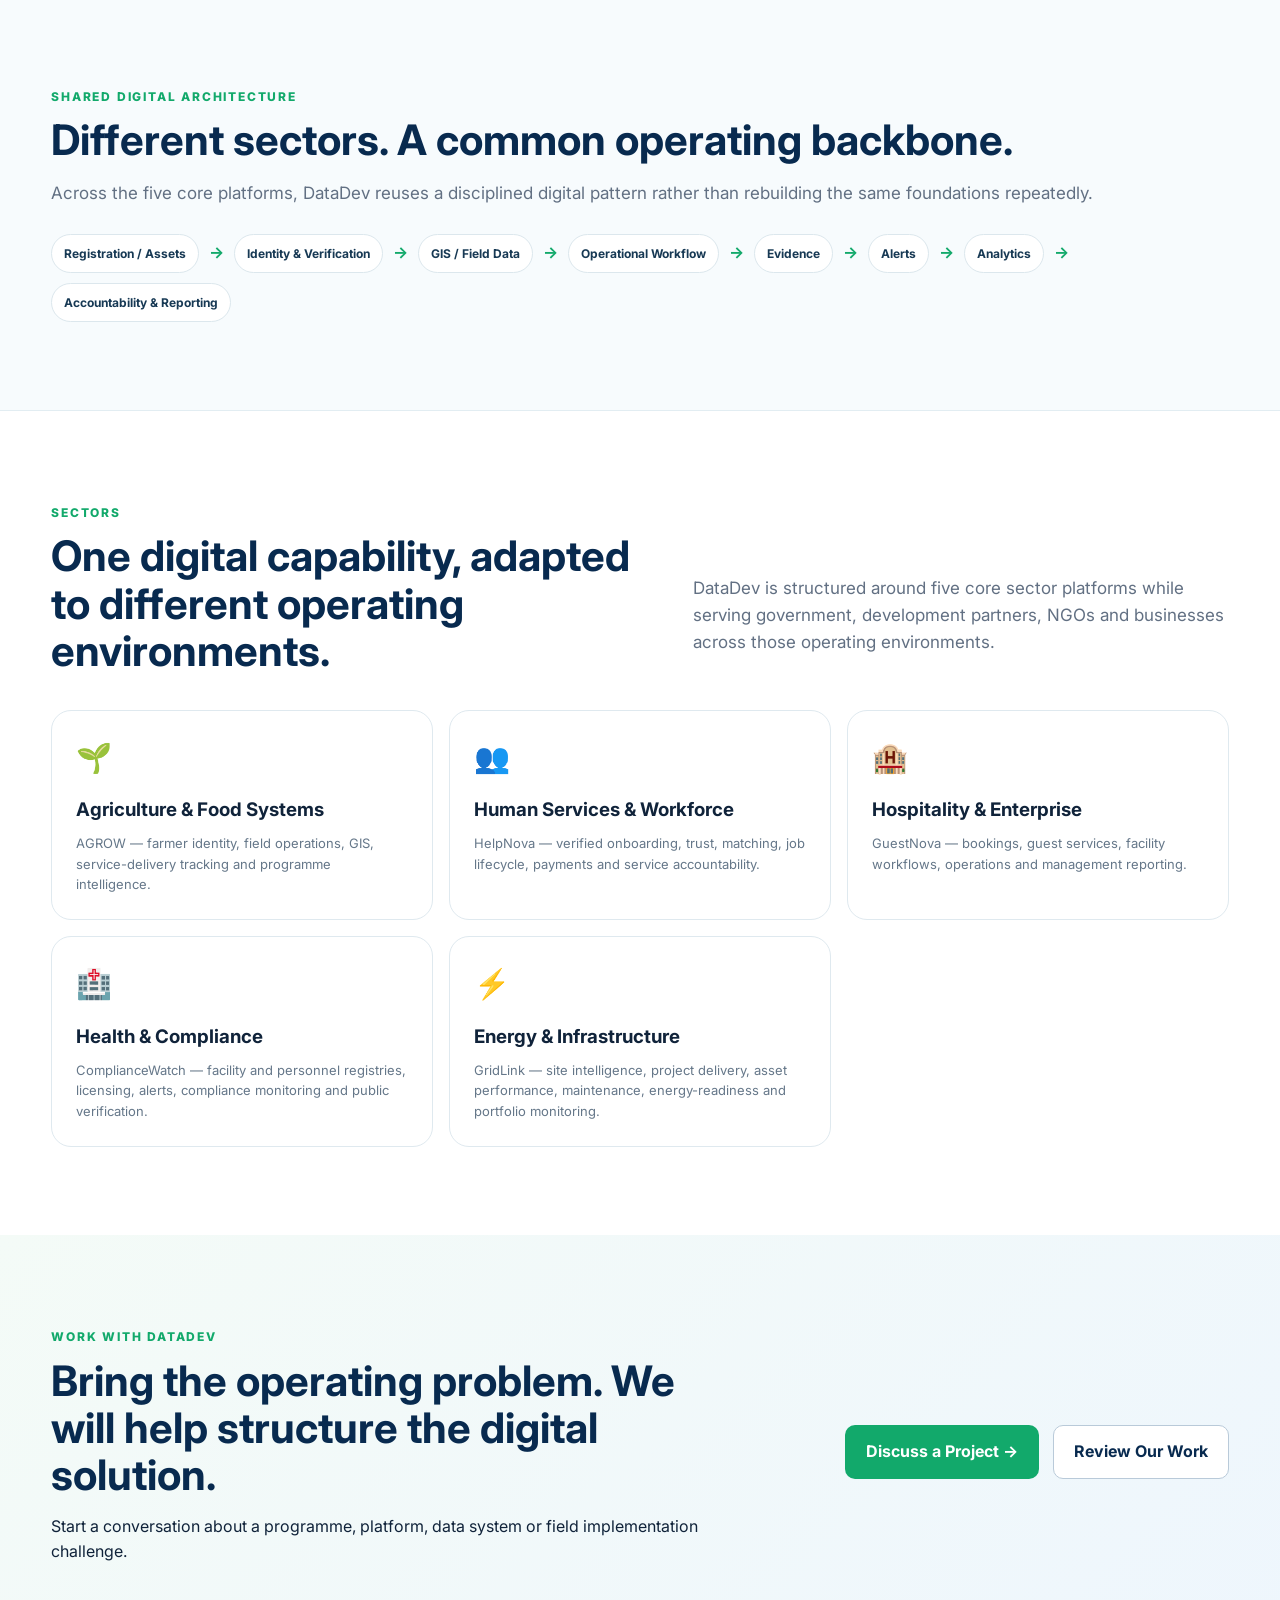
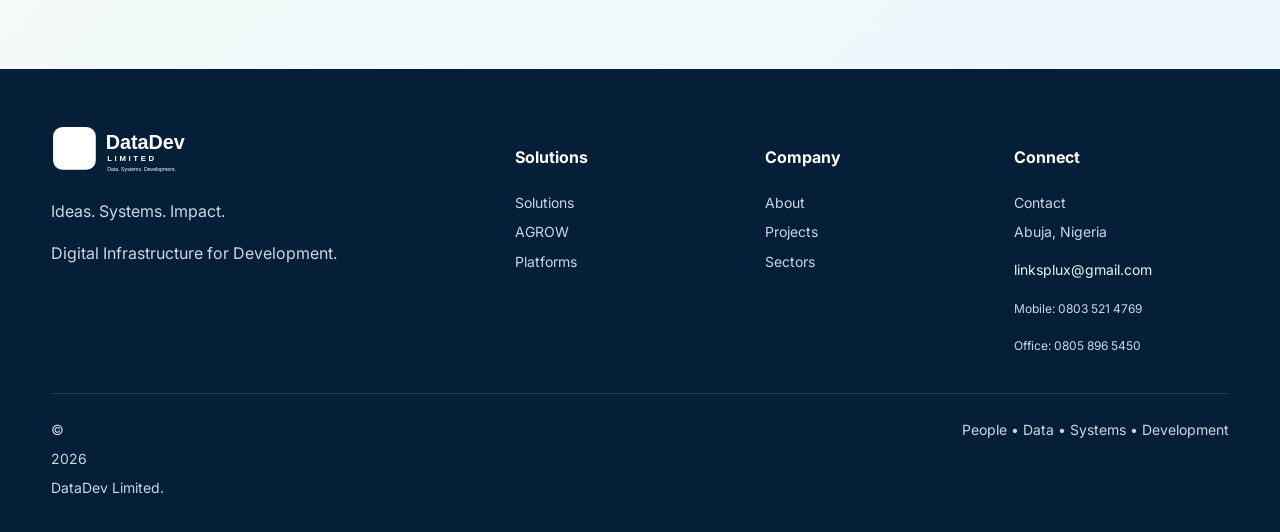
==== commit b6d4429a: "Add files via upload Consolidate DataDev portfolio into five core platforms and update production co" ====
--- a/index.html
+++ b/index.html
@@ -50,7 +50,7 @@
 </section>
 <section class="proof-strip">
 <div class="container proof-grid">
-<div><b>4</b><span>flagship platforms</span></div>
+<div><b>5</b><span>core platforms</span></div>
 <div><b>6</b><span>core solution areas</span></div>
 <div><b>3</b><span>AGROW pilot-focus locations</span></div>
 <div><b>1</b><span>integrated delivery philosophy</span></div>
@@ -71,12 +71,13 @@
 </section>
 <section class="section showcase-section">
 <div class="container">
-<div class="section-head compact"><div><span class="kicker">FLAGSHIP PLATFORMS</span><h2>Four different problems. One delivery capability.</h2></div><p>Our platform portfolio demonstrates how the same core strengths—identity, data, workflow, analytics and operational visibility—can be adapted across sectors.</p></div>
+<div class="section-head compact"><div><span class="kicker">FLAGSHIP PLATFORMS</span><h2>Five sectors. One shared digital delivery capability.</h2></div><p>Our five core platforms apply the same operating logic—registration or assets, verification, field data, workflow, evidence, alerts, analytics and accountability—to different sectors.</p></div>
 <div class="platform-showcase">
 <article class="showcase agrow-show"><div class="showcase-top"><span>AGRICULTURE</span><b>AGROW</b></div><img alt="AGROW visual prototype preview" class="prototype-img" src="assets/project-previews/agrow-prototype.jpg"/><h3>Agricultural field intelligence &amp; programme operations</h3><p>Farmer registry and digital identity, GIS/geotagging, QR verification, field-team workflows, service-delivery tracking, M&amp;E dashboards and API-ready integration.</p><a href="agrow.html">Explore AGROW →</a></article>
 <article class="showcase help-show"><div class="showcase-top"><span>PEOPLE &amp; SERVICES</span><b>HelpNova</b></div><img alt="HelpNova visual prototype preview" class="prototype-img" src="assets/project-previews/helpnova-prototype.jpg"/><h3>Verified workforce &amp; on-demand services marketplace</h3><p>Worker and customer onboarding, identity and guarantor verification, availability/GPS matching, job lifecycle, ratings, payments, wallet/earnings and company workspace.</p><a href="platforms.html">Explore HelpNova →</a></article>
 <article class="showcase guest-show"><div class="showcase-top"><span>HOSPITALITY</span><b>GuestNova</b></div><img alt="GuestNova visual prototype preview" class="prototype-img" src="assets/project-previews/guestnova-prototype.jpg"/><h3>Serviced-apartment &amp; hospitality operations platform</h3><p>Bookings and guest profiles, service requests, recurring operations workflows, facility coordination and operational reporting.</p><a href="platforms.html">Explore GuestNova →</a></article>
 <article class="showcase compliance-show"><div class="showcase-top"><span>GOVERNANCE</span><b>ComplianceWatch</b></div><img alt="ComplianceWatch visual prototype preview" class="prototype-img" src="assets/project-previews/compliancewatch-prototype.jpg"/><h3>Regulatory licensing &amp; compliance monitoring</h3><p>Facility and personnel registry, role-based access, licence-status monitoring, expiry alerts, search/export dashboards and public licence verification.</p><a href="projects.html">Explore ComplianceWatch →</a></article>
+<article class="showcase gridlink-show"><div class="showcase-top"><span>ENERGY</span><b>GridLink</b></div><img alt="GridLink renewable energy and infrastructure visual preview" class="prototype-img" src="assets/project-previews/gridlink-prototype.jpg"/><h3>Digital field intelligence &amp; renewable-energy asset management</h3><p>Site and asset registry, GIS surveys, deployment monitoring, incident and maintenance workflows, energy-readiness assessment, performance tracking and portfolio intelligence.</p><a href="gridlink.html">Explore GridLink →</a></article>
 </div>
 </div>
 </section>
@@ -86,16 +87,16 @@
 <div class="dashboard-preview"><div class="dash-head"><span>AGROW Programme Dashboard</span><small>Capability preview</small></div><div class="dash-kpis"><div><b>Registry</b><span>Structured farmer records</span></div><div><b>GIS</b><span>Location intelligence</span></div><div><b>M&amp;E</b><span>Programme visibility</span></div></div><div class="dash-body"><div class="map-graphic"><i></i><i></i><i></i><i></i><i></i><i></i><i></i></div><div class="chart-graphic"><span style="height:32%"></span><span style="height:55%"></span><span style="height:44%"></span><span style="height:74%"></span><span style="height:88%"></span></div></div><p class="preview-note">Illustrative interface representation — replace with live AGROW screenshots before final client launch.</p></div>
 </div>
 </section>
+<section class="section shared-architecture"><div class="container"><span class="kicker">SHARED DIGITAL ARCHITECTURE</span><h2>Different sectors. A common operating backbone.</h2><p class="lead">Across the five core platforms, DataDev reuses a disciplined digital pattern rather than rebuilding the same foundations repeatedly.</p><div class="architecture-flow"><span>Registration / Assets</span><b>→</b><span>Identity &amp; Verification</span><b>→</b><span>GIS / Field Data</span><b>→</b><span>Operational Workflow</span><b>→</b><span>Evidence</span><b>→</b><span>Alerts</span><b>→</b><span>Analytics</span><b>→</b><span>Accountability &amp; Reporting</span></div></div></section>
 <section class="section" id="sectors">
 <div class="container">
-<div class="section-head compact"><div><span class="kicker">SECTORS</span><h2>One digital capability, adapted to different operating environments.</h2></div><p>DataDev is structured as a cross-sector technology and implementation company—not a single-product business.</p></div>
-<div class="sector-v3-grid">
-<article><span>🌱</span><h3>Agriculture &amp; Food Systems</h3><p>Farmer services, value chains, field operations and programme intelligence.</p></article>
-<article><span>📊</span><h3>Development Programmes</h3><p>Beneficiary management, MEL, implementation visibility and partner reporting.</p></article>
-<article><span>🏛</span><h3>Government &amp; Institutions</h3><p>Registries, verification, compliance and accountability systems.</p></article>
-<article><span>⚡</span><h3>Energy &amp; Infrastructure</h3><p>Site data, field intelligence, deployment visibility and asset monitoring.</p></article>
-<article><span>👥</span><h3>Workforce &amp; Services</h3><p>Identity, trust, matching and service-delivery workflows.</p></article>
-<article><span>🏨</span><h3>Hospitality &amp; Enterprise</h3><p>Bookings, operations, workflow automation and management reporting.</p></article>
+<div class="section-head compact"><div><span class="kicker">SECTORS</span><h2>One digital capability, adapted to different operating environments.</h2></div><p>DataDev is structured around five core sector platforms while serving government, development partners, NGOs and businesses across those operating environments.</p></div>
+<div class="sector-v3-grid core-five">
+<article><span>🌱</span><h3>Agriculture &amp; Food Systems</h3><p>AGROW — farmer identity, field operations, GIS, service-delivery tracking and programme intelligence.</p></article>
+<article><span>👥</span><h3>Human Services &amp; Workforce</h3><p>HelpNova — verified onboarding, trust, matching, job lifecycle, payments and service accountability.</p></article>
+<article><span>🏨</span><h3>Hospitality &amp; Enterprise</h3><p>GuestNova — bookings, guest services, facility workflows, operations and management reporting.</p></article>
+<article><span>🏥</span><h3>Health &amp; Compliance</h3><p>ComplianceWatch — facility and personnel registries, licensing, alerts, compliance monitoring and public verification.</p></article>
+<article><span>⚡</span><h3>Energy &amp; Infrastructure</h3><p>GridLink — site intelligence, project delivery, asset performance, maintenance, energy-readiness and portfolio monitoring.</p></article>
 </div>
 </div>
 </section>
--- a/styles.css
+++ b/styles.css
@@ -19,3 +19,24 @@
 .hero-visual-final{background:linear-gradient(180deg,#071f3b,#0b315c);padding:0}.hero-visual-shell{max-width:1440px;padding-top:0;padding-bottom:0}.hero-desktop-art{position:relative;overflow:hidden;background:#082b50}.hero-desktop-art>img{display:block;width:100%;height:auto;aspect-ratio:2048/477;object-fit:cover}.hero-art-actions{position:absolute;left:3.8%;bottom:8%;display:flex;gap:12px;z-index:2}.hero-art-actions .btn{box-shadow:0 10px 24px rgba(0,0,0,.18)}.btn-glass{background:rgba(5,28,53,.58);border:1px solid rgba(255,255,255,.65);color:#fff;backdrop-filter:blur(8px)}.btn-glass:hover{background:rgba(5,28,53,.78);color:#fff}.hero-mobile-copy{display:none}.sr-only{position:absolute!important;width:1px!important;height:1px!important;padding:0!important;margin:-1px!important;overflow:hidden!important;clip:rect(0,0,0,0)!important;white-space:nowrap!important;border:0!important}
 @media(max-width:900px){.hero-desktop-art{display:none}.hero-mobile-copy{display:block;padding:58px 0;color:#fff}.hero-mobile-copy h1{font-size:46px;line-height:1.04;letter-spacing:-.04em;margin:12px 0 20px;max-width:760px}.hero-mobile-copy h1 span{color:#67dda6}.hero-mobile-copy p{max-width:720px;color:#d6e6f1;font-size:16px;line-height:1.7}.hero-mobile-copy .hero-outline{color:#fff;border-color:rgba(255,255,255,.55)}.hero-mobile-copy .hero-points{color:#d8e8f1}}
 @media(max-width:560px){.hero-mobile-copy{padding:44px 0}.hero-mobile-copy h1{font-size:39px}.hero-mobile-copy .actions{align-items:stretch}.hero-mobile-copy .actions .btn{width:100%;text-align:center}.hero-mobile-copy .hero-points{grid-template-columns:1fr 1fr;gap:8px 14px}}
+
+.field-help{display:block;margin-top:6px;font-size:.78rem;color:#6b7b8c;font-weight:500}.contact-form button[disabled]{opacity:.7;cursor:wait}
+
+/* V7 portfolio consolidation */
+.gridlink{background:linear-gradient(135deg,#6b4d00,#d49a16)}
+.gridlink-show .showcase-top{background:linear-gradient(135deg,#9a6a00,#d79d18)}
+.platform-showcase{grid-template-columns:repeat(6,1fr)}
+.platform-showcase>.showcase{grid-column:span 2}
+.platform-showcase>.showcase:nth-child(4){grid-column:2/span 2}
+.platform-showcase>.showcase:nth-child(5){grid-column:4/span 2}
+.core-platform-grid .platform:last-child{grid-column:1/-1;min-height:auto}
+.shared-architecture{background:#f7fbfd;border-top:1px solid #e2edf2;border-bottom:1px solid #e2edf2}
+.architecture-flow{display:flex;align-items:center;gap:10px;flex-wrap:wrap;margin-top:26px}
+.architecture-flow span{background:#fff;border:1px solid #dce7ed;border-radius:999px;padding:9px 12px;font-size:12px;font-weight:700;color:#173954}
+.architecture-flow b{color:#13a96b}
+.dark-tags span{background:#f1f7f4;border-color:#d5e9df;color:#174a3a}
+.portfolio-five>.case:last-child{grid-column:1/-1}
+.client-case{border-left:5px solid #0c7ac2}
+.core-five article:last-child{grid-column:2/span 1}
+@media(max-width:1050px){.platform-showcase{grid-template-columns:repeat(2,1fr)}.platform-showcase>.showcase,.platform-showcase>.showcase:nth-child(4),.platform-showcase>.showcase:nth-child(5){grid-column:auto}.core-five article:last-child{grid-column:auto}}
+@media(max-width:720px){.platform-showcase{grid-template-columns:1fr}.portfolio-five>.case:last-child{grid-column:auto}.architecture-flow{align-items:flex-start}.architecture-flow b{display:none}.core-five article:last-child{grid-column:auto}}
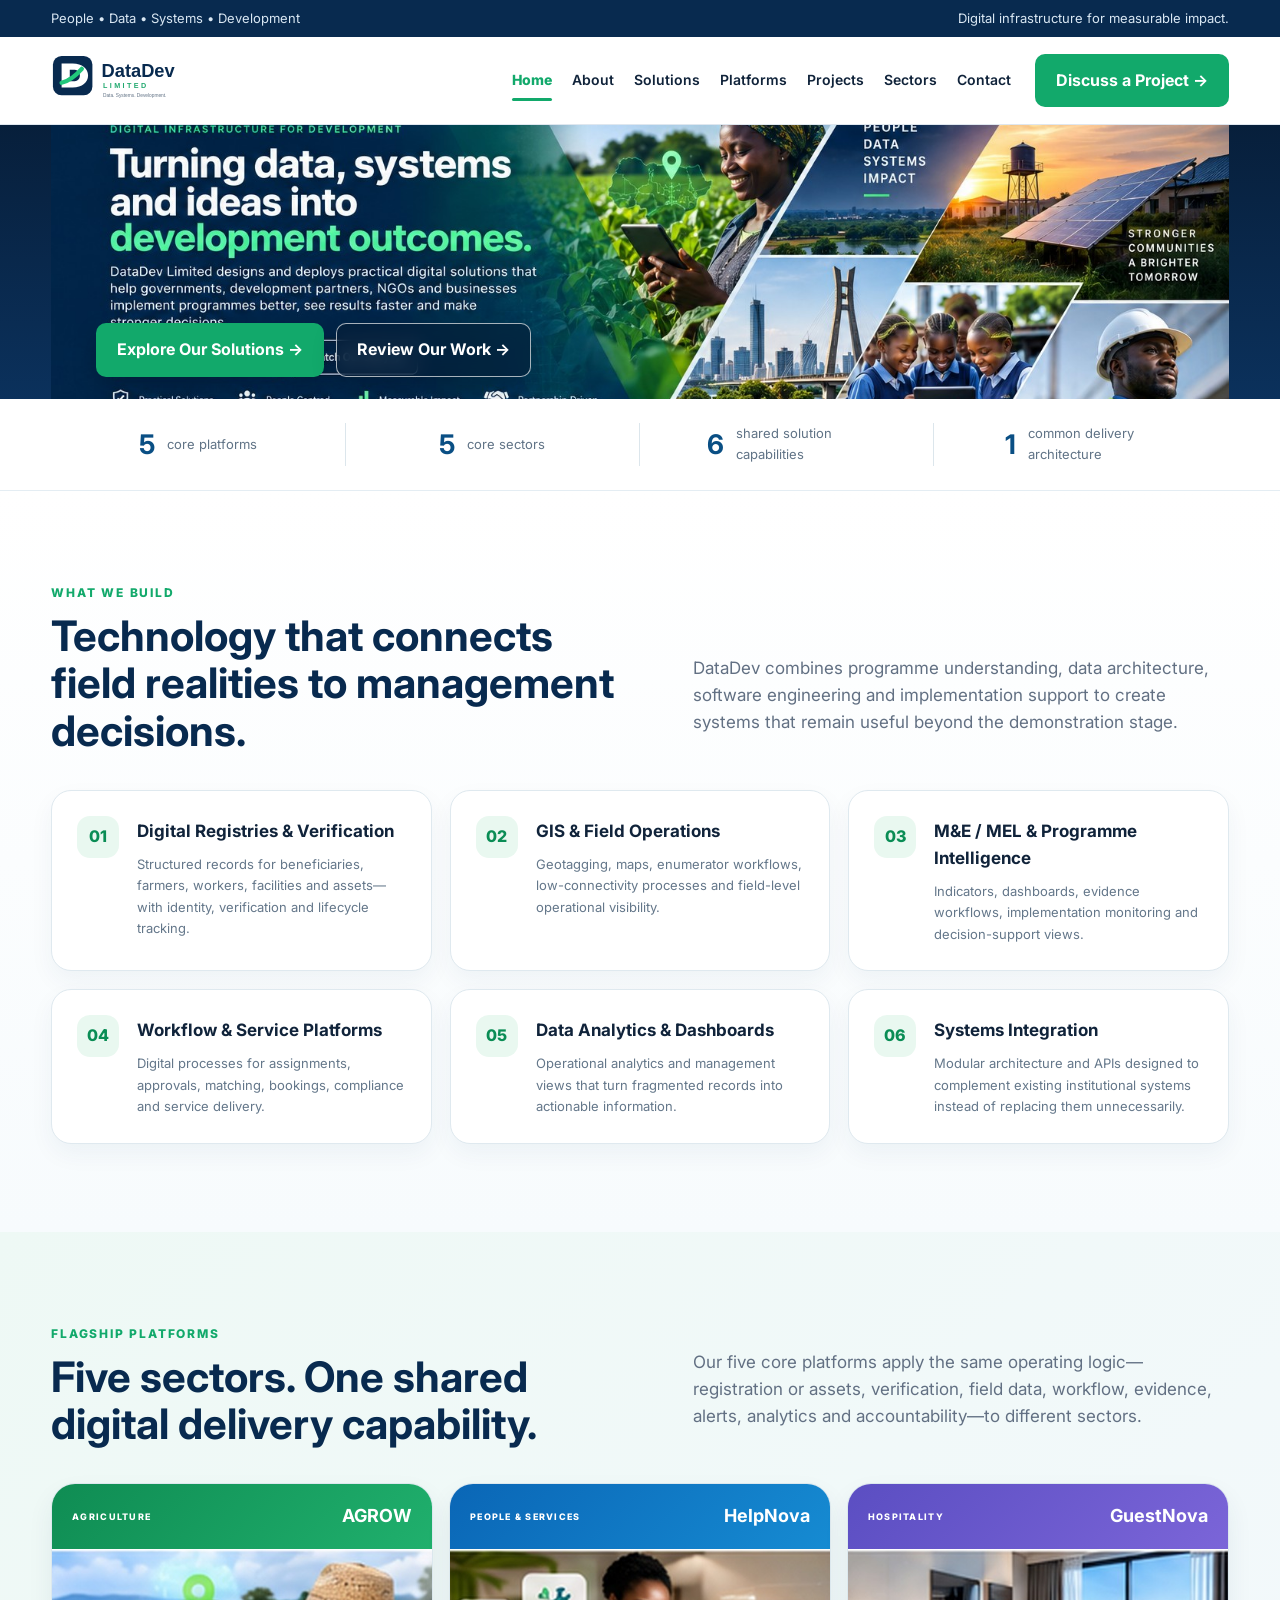
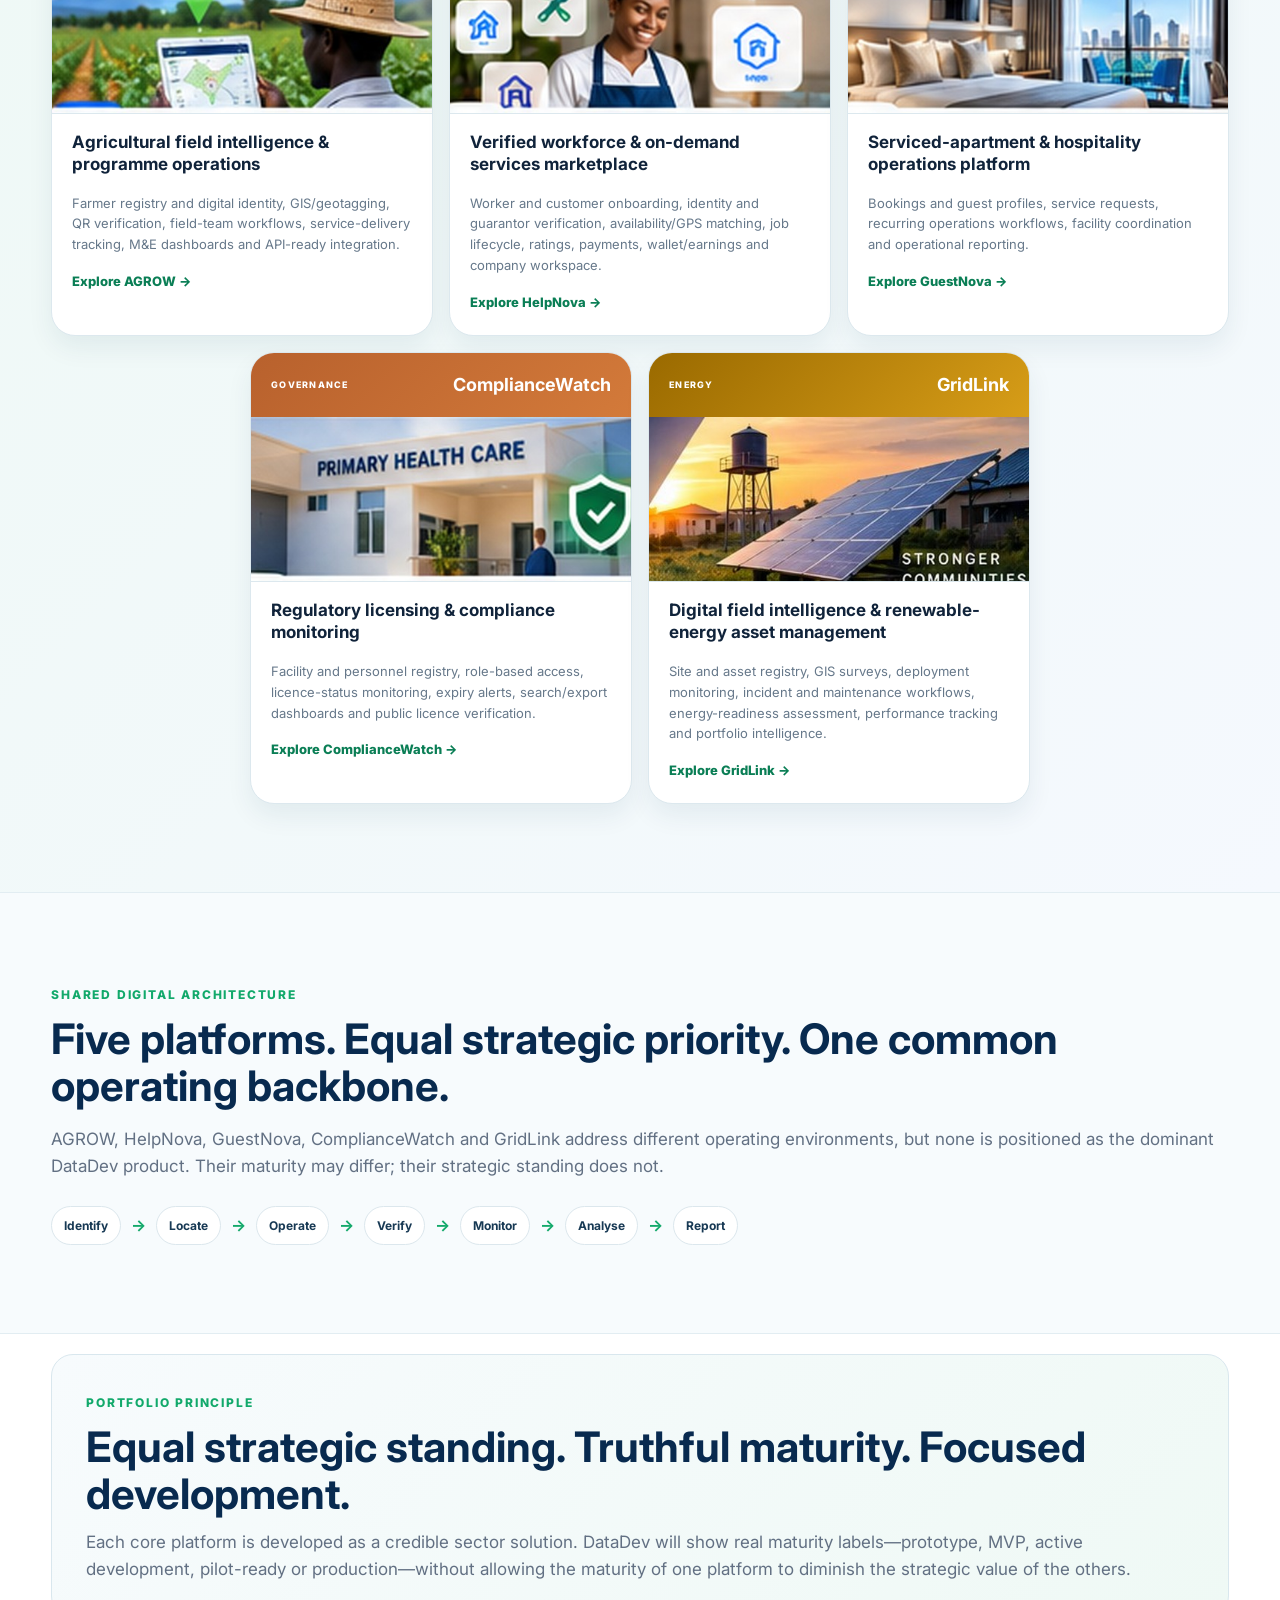
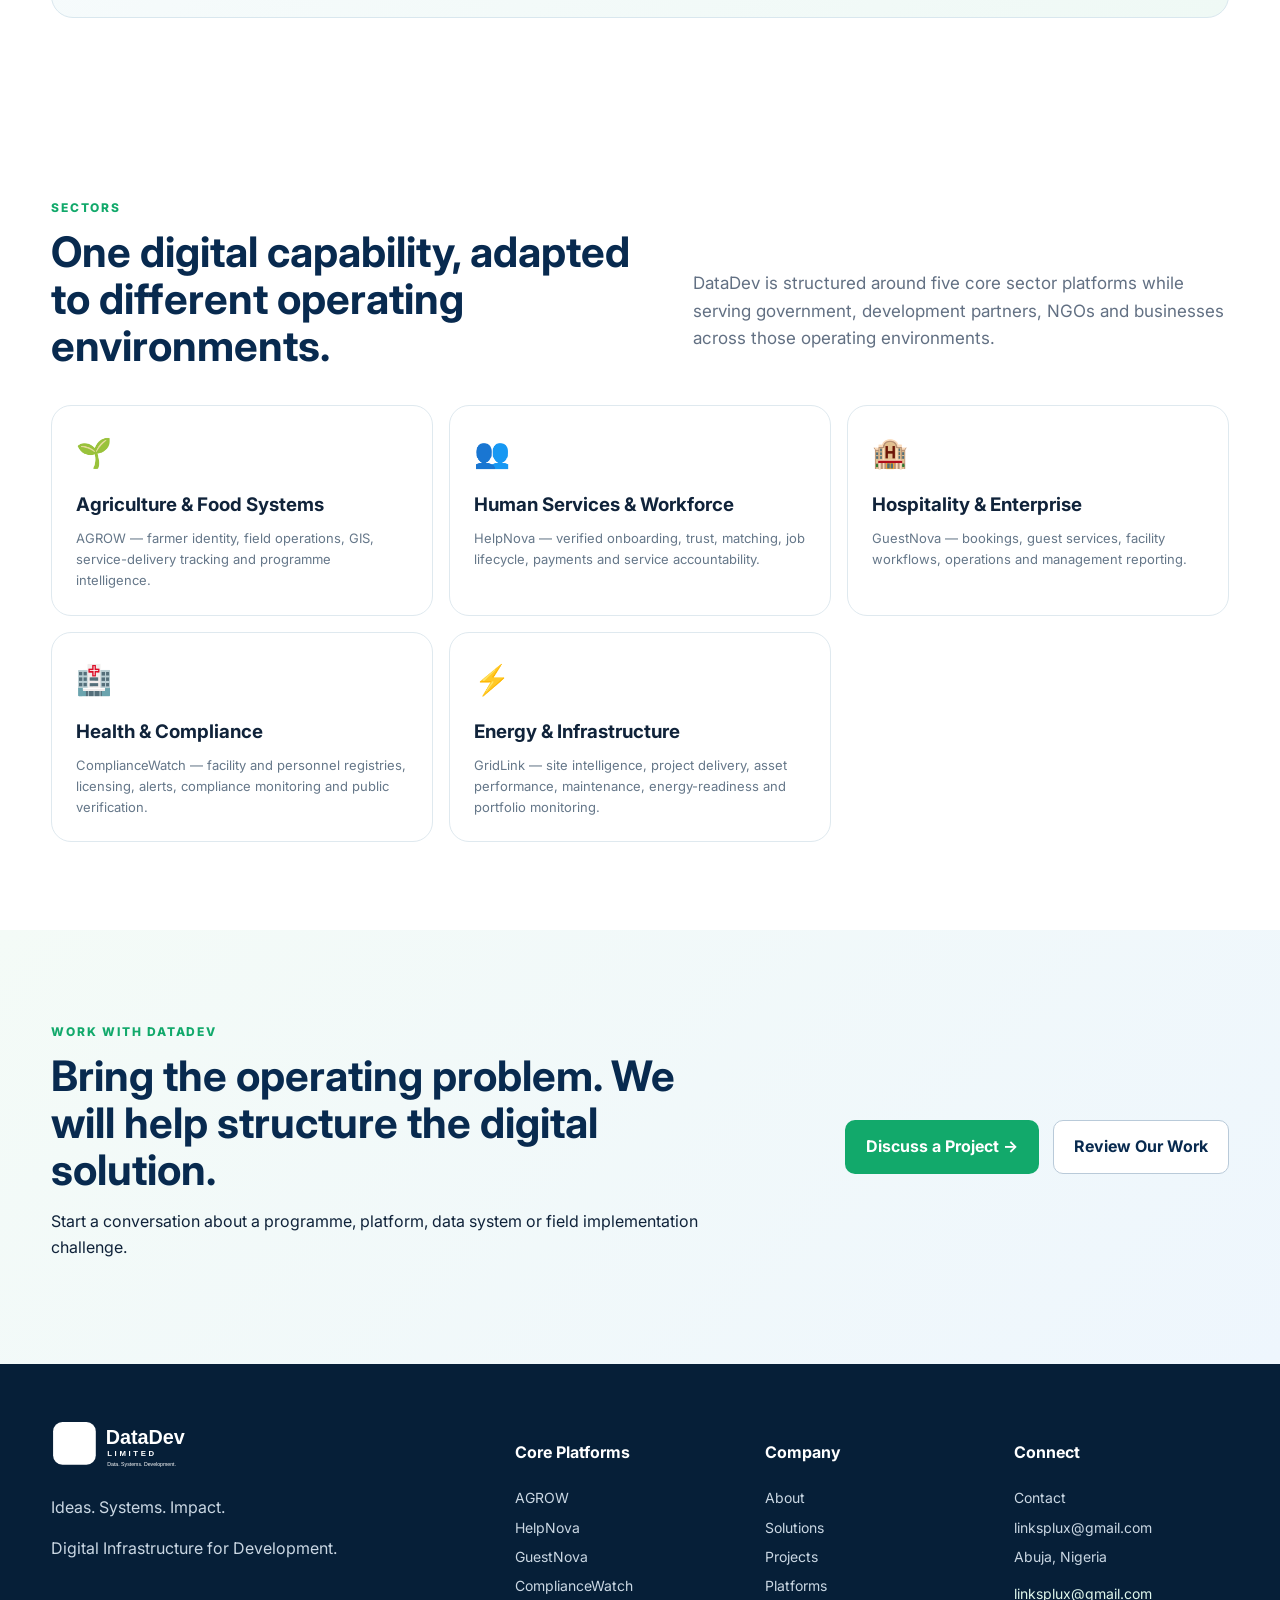
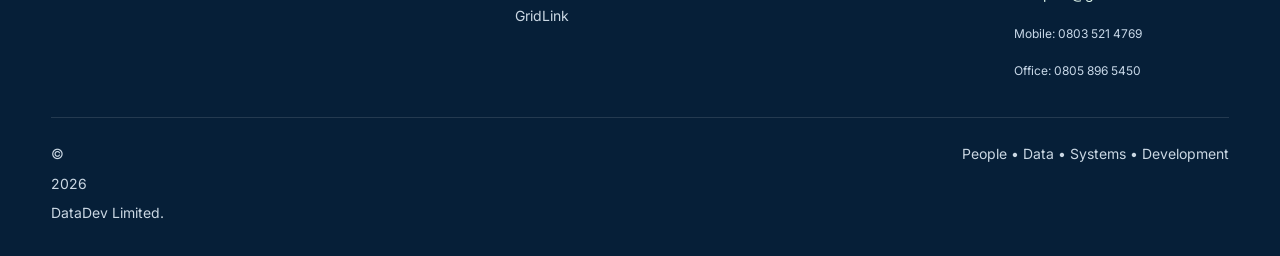
==== commit 48841010: "Add files via upload Balance five core platforms and complete V7.1 production structure." ====
--- a/index.html
+++ b/index.html
@@ -24,7 +24,7 @@
 <div class="container nav">
 <a class="brand" href="index.html"><img alt="DataDev Limited" src="assets/datadev-logo.svg"/></a>
 <button aria-label="Toggle navigation" class="menu">☰</button>
-<nav class="navlinks"><a class="active" href="index.html">Home</a><a href="about.html">About</a><a href="solutions.html">Solutions</a><a href="platforms.html">Platforms</a><a href="projects.html">Projects</a><a href="agrow.html">AGROW</a><a href="#sectors">Sectors</a><a href="contact.html">Contact</a></nav>
+<nav class="navlinks"><a class="active" href="index.html">Home</a><a href="about.html">About</a><a href="solutions.html">Solutions</a><a href="platforms.html">Platforms</a><a href="projects.html">Projects</a><a href="index.html#sectors">Sectors</a><a href="contact.html">Contact</a></nav>
 <a class="btn btn-primary nav-cta" href="contact.html">Discuss a Project →</a>
 </div>
 </header>
@@ -49,12 +49,7 @@
 </div>
 </section>
 <section class="proof-strip">
-<div class="container proof-grid">
-<div><b>5</b><span>core platforms</span></div>
-<div><b>6</b><span>core solution areas</span></div>
-<div><b>3</b><span>AGROW pilot-focus locations</span></div>
-<div><b>1</b><span>integrated delivery philosophy</span></div>
-</div>
+<div class="container proof-grid"><div><b>5</b><span>core platforms</span></div><div><b>5</b><span>core sectors</span></div><div><b>6</b><span>shared solution capabilities</span></div><div><b>1</b><span>common delivery architecture</span></div></div>
 </section>
 <section class="section v3-section">
 <div class="container">
@@ -74,21 +69,15 @@
 <div class="section-head compact"><div><span class="kicker">FLAGSHIP PLATFORMS</span><h2>Five sectors. One shared digital delivery capability.</h2></div><p>Our five core platforms apply the same operating logic—registration or assets, verification, field data, workflow, evidence, alerts, analytics and accountability—to different sectors.</p></div>
 <div class="platform-showcase">
 <article class="showcase agrow-show"><div class="showcase-top"><span>AGRICULTURE</span><b>AGROW</b></div><img alt="AGROW visual prototype preview" class="prototype-img" src="assets/project-previews/agrow-prototype.jpg"/><h3>Agricultural field intelligence &amp; programme operations</h3><p>Farmer registry and digital identity, GIS/geotagging, QR verification, field-team workflows, service-delivery tracking, M&amp;E dashboards and API-ready integration.</p><a href="agrow.html">Explore AGROW →</a></article>
-<article class="showcase help-show"><div class="showcase-top"><span>PEOPLE &amp; SERVICES</span><b>HelpNova</b></div><img alt="HelpNova visual prototype preview" class="prototype-img" src="assets/project-previews/helpnova-prototype.jpg"/><h3>Verified workforce &amp; on-demand services marketplace</h3><p>Worker and customer onboarding, identity and guarantor verification, availability/GPS matching, job lifecycle, ratings, payments, wallet/earnings and company workspace.</p><a href="platforms.html">Explore HelpNova →</a></article>
-<article class="showcase guest-show"><div class="showcase-top"><span>HOSPITALITY</span><b>GuestNova</b></div><img alt="GuestNova visual prototype preview" class="prototype-img" src="assets/project-previews/guestnova-prototype.jpg"/><h3>Serviced-apartment &amp; hospitality operations platform</h3><p>Bookings and guest profiles, service requests, recurring operations workflows, facility coordination and operational reporting.</p><a href="platforms.html">Explore GuestNova →</a></article>
-<article class="showcase compliance-show"><div class="showcase-top"><span>GOVERNANCE</span><b>ComplianceWatch</b></div><img alt="ComplianceWatch visual prototype preview" class="prototype-img" src="assets/project-previews/compliancewatch-prototype.jpg"/><h3>Regulatory licensing &amp; compliance monitoring</h3><p>Facility and personnel registry, role-based access, licence-status monitoring, expiry alerts, search/export dashboards and public licence verification.</p><a href="projects.html">Explore ComplianceWatch →</a></article>
+<article class="showcase help-show"><div class="showcase-top"><span>PEOPLE &amp; SERVICES</span><b>HelpNova</b></div><img alt="HelpNova visual prototype preview" class="prototype-img" src="assets/project-previews/helpnova-prototype.jpg"/><h3>Verified workforce &amp; on-demand services marketplace</h3><p>Worker and customer onboarding, identity and guarantor verification, availability/GPS matching, job lifecycle, ratings, payments, wallet/earnings and company workspace.</p><a href="helpnova.html">Explore HelpNova →</a></article>
+<article class="showcase guest-show"><div class="showcase-top"><span>HOSPITALITY</span><b>GuestNova</b></div><img alt="GuestNova visual prototype preview" class="prototype-img" src="assets/project-previews/guestnova-prototype.jpg"/><h3>Serviced-apartment &amp; hospitality operations platform</h3><p>Bookings and guest profiles, service requests, recurring operations workflows, facility coordination and operational reporting.</p><a href="guestnova.html">Explore GuestNova →</a></article>
+<article class="showcase compliance-show"><div class="showcase-top"><span>GOVERNANCE</span><b>ComplianceWatch</b></div><img alt="ComplianceWatch visual prototype preview" class="prototype-img" src="assets/project-previews/compliancewatch-prototype.jpg"/><h3>Regulatory licensing &amp; compliance monitoring</h3><p>Facility and personnel registry, role-based access, licence-status monitoring, expiry alerts, search/export dashboards and public licence verification.</p><a href="compliancewatch.html">Explore ComplianceWatch →</a></article>
 <article class="showcase gridlink-show"><div class="showcase-top"><span>ENERGY</span><b>GridLink</b></div><img alt="GridLink renewable energy and infrastructure visual preview" class="prototype-img" src="assets/project-previews/gridlink-prototype.jpg"/><h3>Digital field intelligence &amp; renewable-energy asset management</h3><p>Site and asset registry, GIS surveys, deployment monitoring, incident and maintenance workflows, energy-readiness assessment, performance tracking and portfolio intelligence.</p><a href="gridlink.html">Explore GridLink →</a></article>
 </div>
 </div>
 </section>
-<section class="section agrow-feature">
-<div class="container agrow-feature-grid">
-<div><span class="kicker">FEATURED PROGRAMME CAPABILITY</span><h2>AGROW as a digital intelligence layer for agricultural programmes.</h2><p>AGROW is designed to connect farmer registration, geospatial intelligence, verification, service delivery and monitoring around existing institutional structures. This makes it relevant to value-chain programmes that need trusted field data without unnecessary system replacement.</p><div class="tags"><span>Farmer Registry</span><span>GIS &amp; Mapping</span><span>QR Verification</span><span>M&amp;E Dashboards</span><span>Open APIs</span><span>Field Tools</span></div><div class="actions"><a class="btn btn-primary" href="agrow.html">Explore AGROW capability →</a></div></div>
-<div class="dashboard-preview"><div class="dash-head"><span>AGROW Programme Dashboard</span><small>Capability preview</small></div><div class="dash-kpis"><div><b>Registry</b><span>Structured farmer records</span></div><div><b>GIS</b><span>Location intelligence</span></div><div><b>M&amp;E</b><span>Programme visibility</span></div></div><div class="dash-body"><div class="map-graphic"><i></i><i></i><i></i><i></i><i></i><i></i><i></i></div><div class="chart-graphic"><span style="height:32%"></span><span style="height:55%"></span><span style="height:44%"></span><span style="height:74%"></span><span style="height:88%"></span></div></div><p class="preview-note">Illustrative interface representation — replace with live AGROW screenshots before final client launch.</p></div>
-</div>
-</section>
-<section class="section shared-architecture"><div class="container"><span class="kicker">SHARED DIGITAL ARCHITECTURE</span><h2>Different sectors. A common operating backbone.</h2><p class="lead">Across the five core platforms, DataDev reuses a disciplined digital pattern rather than rebuilding the same foundations repeatedly.</p><div class="architecture-flow"><span>Registration / Assets</span><b>→</b><span>Identity &amp; Verification</span><b>→</b><span>GIS / Field Data</span><b>→</b><span>Operational Workflow</span><b>→</b><span>Evidence</span><b>→</b><span>Alerts</span><b>→</b><span>Analytics</span><b>→</b><span>Accountability &amp; Reporting</span></div></div></section>
-<section class="section" id="sectors">
+<section class="section shared-architecture"><div class="container"><span class="kicker">SHARED DIGITAL ARCHITECTURE</span><h2>Five platforms. Equal strategic priority. One common operating backbone.</h2><p class="lead">AGROW, HelpNova, GuestNova, ComplianceWatch and GridLink address different operating environments, but none is positioned as the dominant DataDev product. Their maturity may differ; their strategic standing does not.</p><div class="architecture-flow"><span>Identify</span><b>→</b><span>Locate</span><b>→</b><span>Operate</span><b>→</b><span>Verify</span><b>→</b><span>Monitor</span><b>→</b><span>Analyse</span><b>→</b><span>Report</span></div></div></section>
+<section class="section portfolio-principle"><div class="container portfolio-principle-box"><span class="kicker">PORTFOLIO PRINCIPLE</span><h2>Equal strategic standing. Truthful maturity. Focused development.</h2><p class="lead">Each core platform is developed as a credible sector solution. DataDev will show real maturity labels—prototype, MVP, active development, pilot-ready or production—without allowing the maturity of one platform to diminish the strategic value of the others.</p></div></section><section class="section" id="sectors">
 <div class="container">
 <div class="section-head compact"><div><span class="kicker">SECTORS</span><h2>One digital capability, adapted to different operating environments.</h2></div><p>DataDev is structured around five core sector platforms while serving government, development partners, NGOs and businesses across those operating environments.</p></div>
 <div class="sector-v3-grid core-five">
@@ -102,6 +91,6 @@
 </section>
 <section class="section final-cta"><div class="container final-cta-grid"><div><span class="kicker">WORK WITH DATADEV</span><h2>Bring the operating problem. We will help structure the digital solution.</h2><p>Start a conversation about a programme, platform, data system or field implementation challenge.</p></div><div class="actions"><a class="btn btn-primary" href="contact.html">Discuss a Project →</a><a class="btn btn-outline" href="projects.html">Review Our Work</a></div></div></section>
 </main>
-<footer class="footer"><div class="container footergrid"><div><img alt="DataDev Limited" src="assets/datadev-logo.svg"/><p>Ideas. Systems. Impact.</p><p>Digital Infrastructure for Development.</p></div><div><h4>Solutions</h4><a href="solutions.html">Solutions</a><a href="agrow.html">AGROW</a><a href="platforms.html">Platforms</a></div><div><h4>Company</h4><a href="about.html">About</a><a href="projects.html">Projects</a><a href="#sectors">Sectors</a></div><div><h4>Connect</h4><a href="contact.html">Contact</a><span>Abuja, Nigeria</span></div></div><div class="container bottom"><span>© <span data-year=""></span> DataDev Limited.</span><span>People • Data • Systems • Development</span></div></footer>
+<footer class="footer"><div class="container footergrid"><div><img alt="DataDev Limited" src="assets/datadev-logo.svg"/><p>Ideas. Systems. Impact.</p><p>Digital Infrastructure for Development.</p></div><div><h4>Core Platforms</h4><a href="agrow.html">AGROW</a><a href="helpnova.html">HelpNova</a><a href="guestnova.html">GuestNova</a><a href="compliancewatch.html">ComplianceWatch</a><a href="gridlink.html">GridLink</a></div><div><h4>Company</h4><a href="about.html">About</a><a href="solutions.html">Solutions</a><a href="projects.html">Projects</a><a href="platforms.html">Platforms</a></div><div><h4>Connect</h4><a href="contact.html">Contact</a><a href="mailto:linksplux@gmail.com">linksplux@gmail.com</a><span>Abuja, Nigeria</span></div></div><div class="container bottom"><span>© <span data-year=""></span> DataDev Limited.</span><span>People • Data • Systems • Development</span></div></footer>
 <script src="site-config.js"></script><script src="script.js"></script>
 </body></html>
--- a/styles.css
+++ b/styles.css
@@ -40,3 +40,25 @@
 .core-five article:last-child{grid-column:2/span 1}
 @media(max-width:1050px){.platform-showcase{grid-template-columns:repeat(2,1fr)}.platform-showcase>.showcase,.platform-showcase>.showcase:nth-child(4),.platform-showcase>.showcase:nth-child(5){grid-column:auto}.core-five article:last-child{grid-column:auto}}
 @media(max-width:720px){.platform-showcase{grid-template-columns:1fr}.portfolio-five>.case:last-child{grid-column:auto}.architecture-flow{align-items:flex-start}.architecture-flow b{display:none}.core-five article:last-child{grid-column:auto}}
+
+/* V7.1 equal-platform portfolio refinements */
+.platform-showcase{grid-template-columns:repeat(5,minmax(0,1fr))}
+.platform-showcase>.showcase,.platform-showcase>.showcase:nth-child(4),.platform-showcase>.showcase:nth-child(5){grid-column:auto}
+.showcase-top{min-height:64px;gap:8px}.showcase-top span{max-width:45%}.showcase-top b{font-size:18px;text-align:right}
+.portfolio-principle{padding-top:20px}.portfolio-principle-box{border:1px solid #d9e7ee;background:linear-gradient(135deg,#f7fbfd,#eff9f5);border-radius:22px;padding:34px}.portfolio-principle-box h2{margin:8px 0 12px}.portfolio-principle-box .lead{margin:0}
+.core-platform-grid{grid-template-columns:repeat(5,minmax(0,1fr))}.core-platform-grid .platform:last-child{grid-column:auto}.core-platform-grid .platform{min-height:420px;padding:24px}.core-platform-grid .platform h3{font-size:27px}.core-platform-grid .platform p,.core-platform-grid .platform li{font-size:13px}.gridlink{background:linear-gradient(135deg,#765800,#c58a08)}
+.platform-detail-hero .two{align-items:center}.detail-hero-image{width:100%;max-height:330px;object-fit:cover;border-radius:22px;border:1px solid rgba(255,255,255,.18);box-shadow:0 18px 45px rgba(0,0,0,.18)}.light-tags span{background:#eef6f3;border-color:#d5e8df;color:#164d3a}.equal-standing-note{padding-bottom:20px}
+@media(max-width:1200px){.platform-showcase,.core-platform-grid{grid-template-columns:repeat(2,1fr)}.platform-showcase>.showcase:last-child,.core-platform-grid .platform:last-child{grid-column:1/-1}}
+@media(max-width:720px){.platform-showcase,.core-platform-grid{grid-template-columns:1fr}.platform-showcase>.showcase:last-child,.core-platform-grid .platform:last-child{grid-column:auto}.platform-detail-hero .two{grid-template-columns:1fr}.showcase-top span{max-width:50%}.showcase-top b{font-size:17px}.portfolio-principle-box{padding:24px}}
+
+/* V7.1 production grid correction: equal cards in a balanced 3 + 2 layout */
+@media(min-width:1201px){
+  .platform-showcase{grid-template-columns:repeat(6,1fr)}
+  .platform-showcase>.showcase{grid-column:span 2}
+  .platform-showcase>.showcase:nth-child(4){grid-column:2/span 2}
+  .platform-showcase>.showcase:nth-child(5){grid-column:4/span 2}
+  .core-platform-grid{grid-template-columns:repeat(6,1fr)}
+  .core-platform-grid>.platform{grid-column:span 2}
+  .core-platform-grid>.platform:nth-child(4){grid-column:2/span 2}
+  .core-platform-grid>.platform:nth-child(5){grid-column:4/span 2}
+}
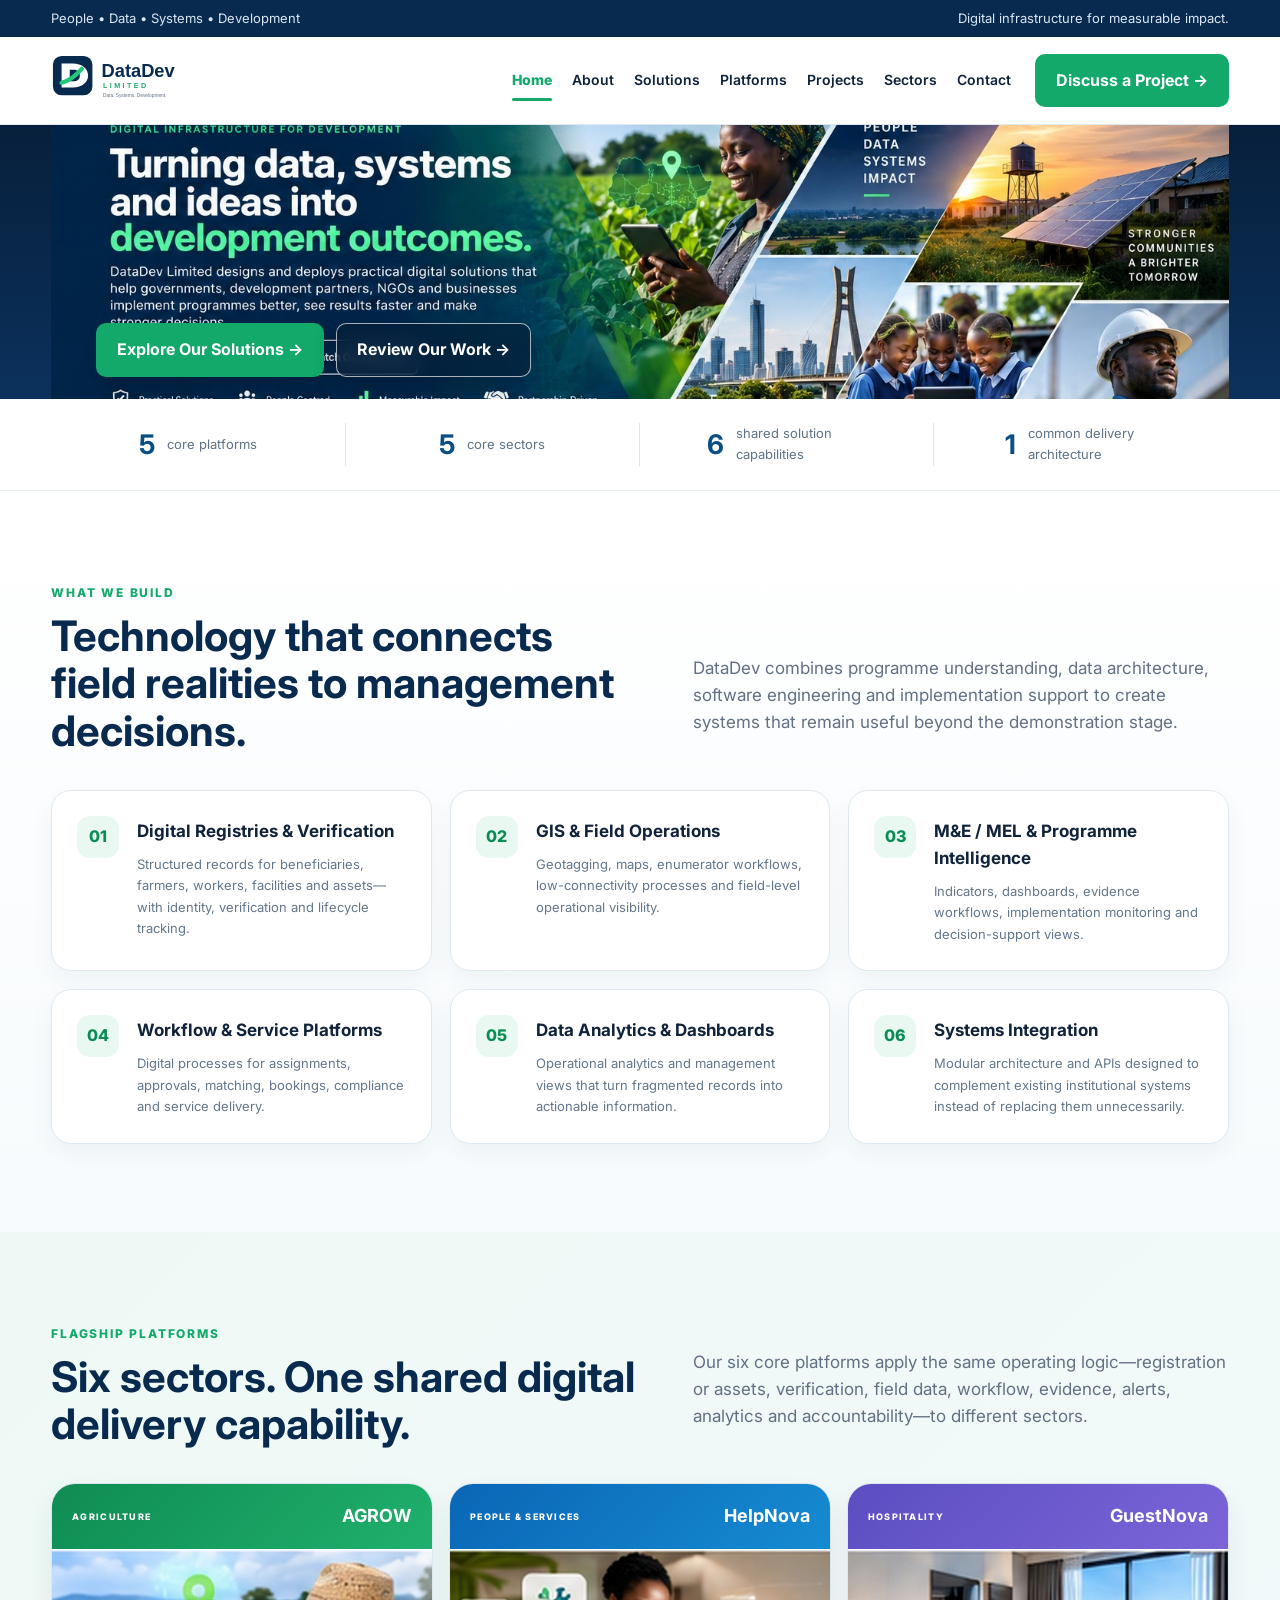
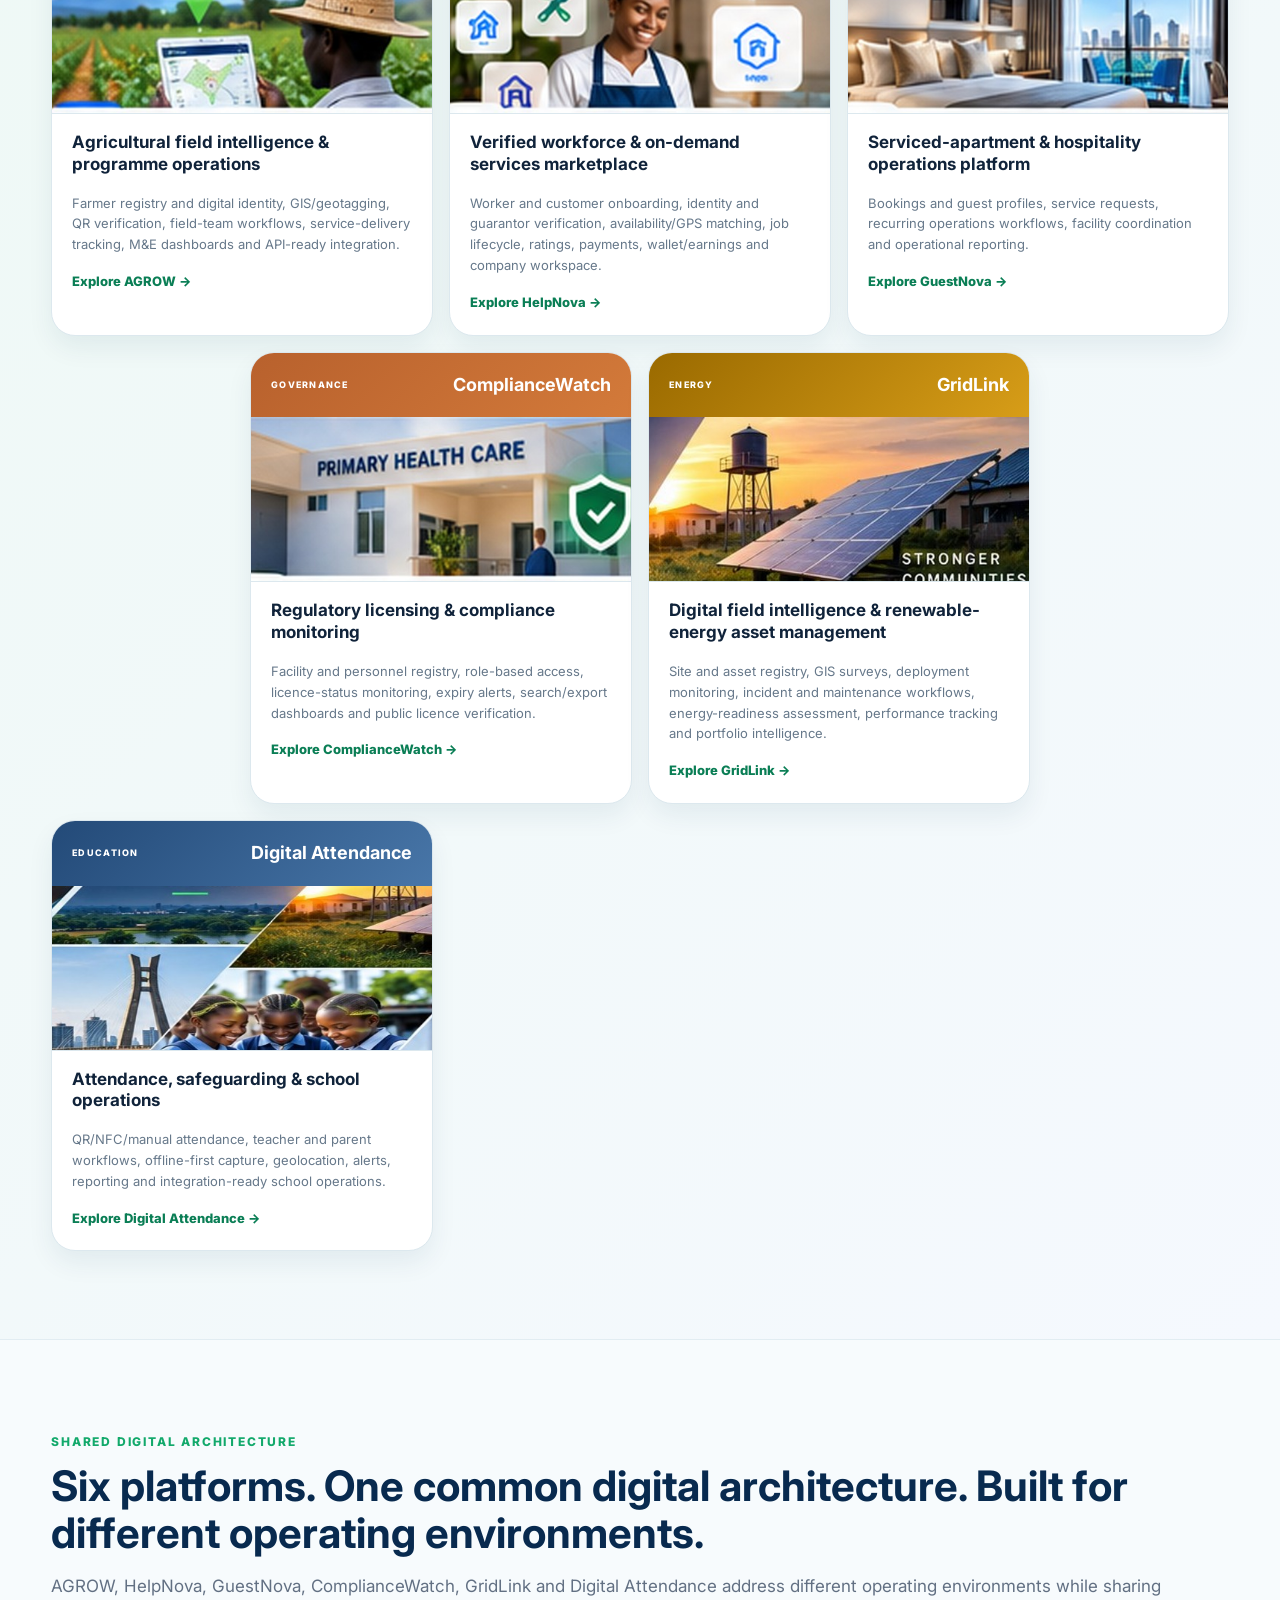
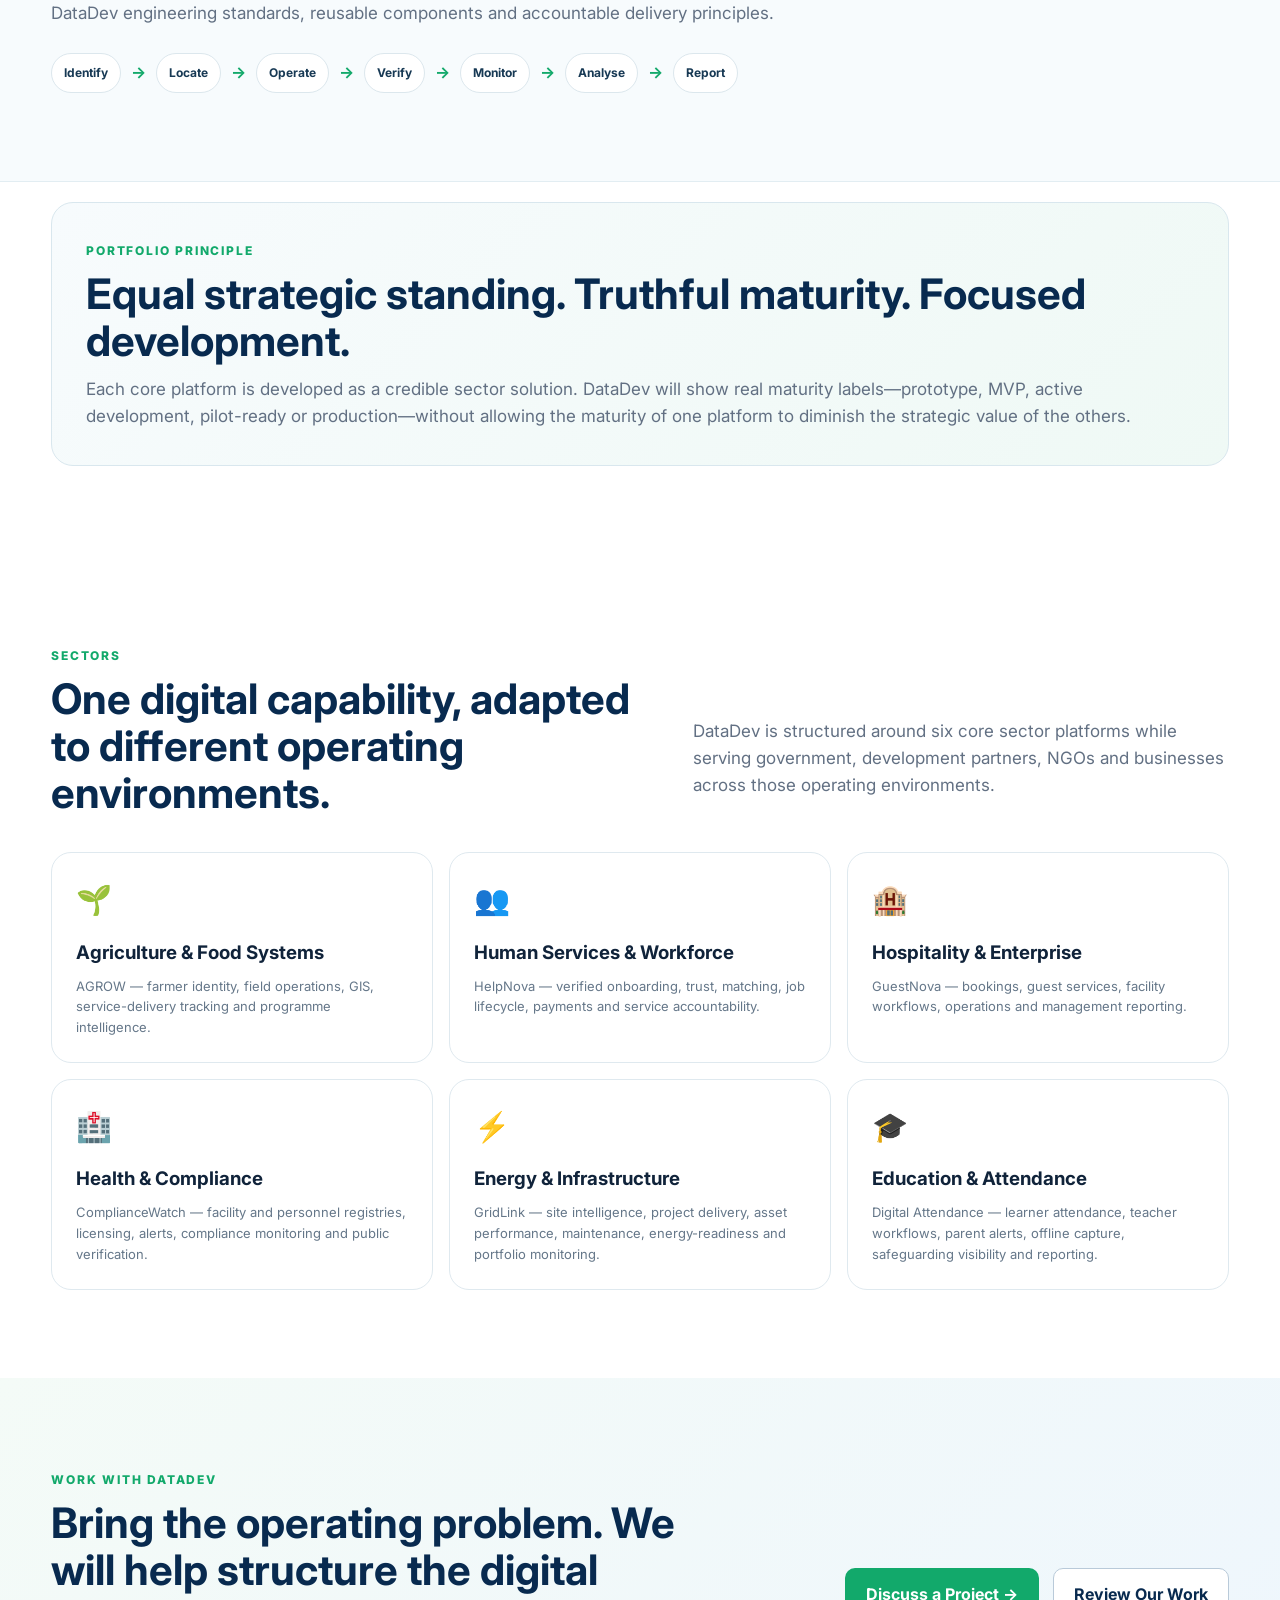
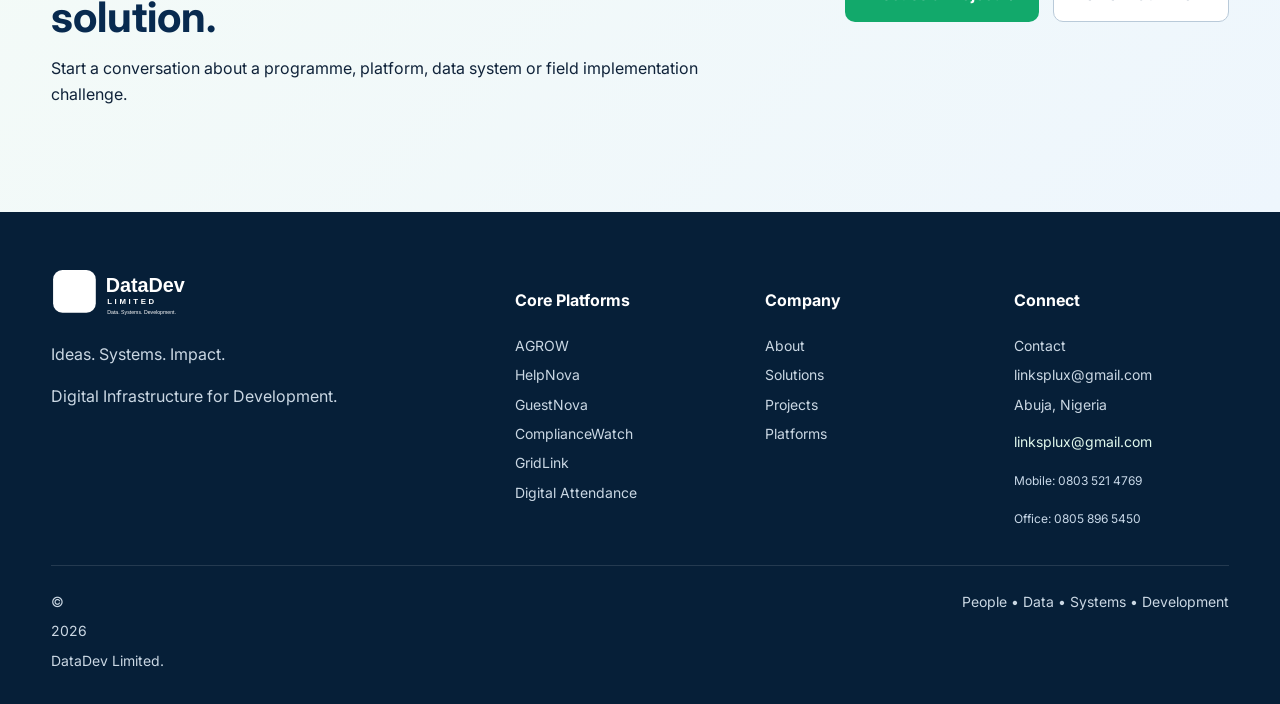
==== commit 31d1a59a: "Add Digital Attendance and expand client innovatio Updated DataDev production website to V7.2 with s" ====
--- a/index.html
+++ b/index.html
@@ -66,31 +66,32 @@
 </section>
 <section class="section showcase-section">
 <div class="container">
-<div class="section-head compact"><div><span class="kicker">FLAGSHIP PLATFORMS</span><h2>Five sectors. One shared digital delivery capability.</h2></div><p>Our five core platforms apply the same operating logic—registration or assets, verification, field data, workflow, evidence, alerts, analytics and accountability—to different sectors.</p></div>
+<div class="section-head compact"><div><span class="kicker">FLAGSHIP PLATFORMS</span><h2>Six sectors. One shared digital delivery capability.</h2></div><p>Our six core platforms apply the same operating logic—registration or assets, verification, field data, workflow, evidence, alerts, analytics and accountability—to different sectors.</p></div>
 <div class="platform-showcase">
 <article class="showcase agrow-show"><div class="showcase-top"><span>AGRICULTURE</span><b>AGROW</b></div><img alt="AGROW visual prototype preview" class="prototype-img" src="assets/project-previews/agrow-prototype.jpg"/><h3>Agricultural field intelligence &amp; programme operations</h3><p>Farmer registry and digital identity, GIS/geotagging, QR verification, field-team workflows, service-delivery tracking, M&amp;E dashboards and API-ready integration.</p><a href="agrow.html">Explore AGROW →</a></article>
 <article class="showcase help-show"><div class="showcase-top"><span>PEOPLE &amp; SERVICES</span><b>HelpNova</b></div><img alt="HelpNova visual prototype preview" class="prototype-img" src="assets/project-previews/helpnova-prototype.jpg"/><h3>Verified workforce &amp; on-demand services marketplace</h3><p>Worker and customer onboarding, identity and guarantor verification, availability/GPS matching, job lifecycle, ratings, payments, wallet/earnings and company workspace.</p><a href="helpnova.html">Explore HelpNova →</a></article>
 <article class="showcase guest-show"><div class="showcase-top"><span>HOSPITALITY</span><b>GuestNova</b></div><img alt="GuestNova visual prototype preview" class="prototype-img" src="assets/project-previews/guestnova-prototype.jpg"/><h3>Serviced-apartment &amp; hospitality operations platform</h3><p>Bookings and guest profiles, service requests, recurring operations workflows, facility coordination and operational reporting.</p><a href="guestnova.html">Explore GuestNova →</a></article>
 <article class="showcase compliance-show"><div class="showcase-top"><span>GOVERNANCE</span><b>ComplianceWatch</b></div><img alt="ComplianceWatch visual prototype preview" class="prototype-img" src="assets/project-previews/compliancewatch-prototype.jpg"/><h3>Regulatory licensing &amp; compliance monitoring</h3><p>Facility and personnel registry, role-based access, licence-status monitoring, expiry alerts, search/export dashboards and public licence verification.</p><a href="compliancewatch.html">Explore ComplianceWatch →</a></article>
 <article class="showcase gridlink-show"><div class="showcase-top"><span>ENERGY</span><b>GridLink</b></div><img alt="GridLink renewable energy and infrastructure visual preview" class="prototype-img" src="assets/project-previews/gridlink-prototype.jpg"/><h3>Digital field intelligence &amp; renewable-energy asset management</h3><p>Site and asset registry, GIS surveys, deployment monitoring, incident and maintenance workflows, energy-readiness assessment, performance tracking and portfolio intelligence.</p><a href="gridlink.html">Explore GridLink →</a></article>
+<article class="showcase attendance-show"><div class="showcase-top"><span>EDUCATION</span><b>Digital Attendance</b></div><img alt="Digital Attendance education operations visual preview" class="prototype-img" src="assets/project-previews/digital-attendance-prototype.jpg"/><h3>Attendance, safeguarding &amp; school operations</h3><p>QR/NFC/manual attendance, teacher and parent workflows, offline-first capture, geolocation, alerts, reporting and integration-ready school operations.</p><a href="digitalattendance.html">Explore Digital Attendance →</a></article>
 </div>
 </div>
 </section>
-<section class="section shared-architecture"><div class="container"><span class="kicker">SHARED DIGITAL ARCHITECTURE</span><h2>Five platforms. Equal strategic priority. One common operating backbone.</h2><p class="lead">AGROW, HelpNova, GuestNova, ComplianceWatch and GridLink address different operating environments, but none is positioned as the dominant DataDev product. Their maturity may differ; their strategic standing does not.</p><div class="architecture-flow"><span>Identify</span><b>→</b><span>Locate</span><b>→</b><span>Operate</span><b>→</b><span>Verify</span><b>→</b><span>Monitor</span><b>→</b><span>Analyse</span><b>→</b><span>Report</span></div></div></section>
+<section class="section shared-architecture"><div class="container"><span class="kicker">SHARED DIGITAL ARCHITECTURE</span><h2>Six platforms. One common digital architecture. Built for different operating environments.</h2><p class="lead">AGROW, HelpNova, GuestNova, ComplianceWatch, GridLink and Digital Attendance address different operating environments while sharing DataDev engineering standards, reusable components and accountable delivery principles.</p><div class="architecture-flow"><span>Identify</span><b>→</b><span>Locate</span><b>→</b><span>Operate</span><b>→</b><span>Verify</span><b>→</b><span>Monitor</span><b>→</b><span>Analyse</span><b>→</b><span>Report</span></div></div></section>
 <section class="section portfolio-principle"><div class="container portfolio-principle-box"><span class="kicker">PORTFOLIO PRINCIPLE</span><h2>Equal strategic standing. Truthful maturity. Focused development.</h2><p class="lead">Each core platform is developed as a credible sector solution. DataDev will show real maturity labels—prototype, MVP, active development, pilot-ready or production—without allowing the maturity of one platform to diminish the strategic value of the others.</p></div></section><section class="section" id="sectors">
 <div class="container">
-<div class="section-head compact"><div><span class="kicker">SECTORS</span><h2>One digital capability, adapted to different operating environments.</h2></div><p>DataDev is structured around five core sector platforms while serving government, development partners, NGOs and businesses across those operating environments.</p></div>
-<div class="sector-v3-grid core-five">
+<div class="section-head compact"><div><span class="kicker">SECTORS</span><h2>One digital capability, adapted to different operating environments.</h2></div><p>DataDev is structured around six core sector platforms while serving government, development partners, NGOs and businesses across those operating environments.</p></div>
+<div class="sector-v3-grid core-six">
 <article><span>🌱</span><h3>Agriculture &amp; Food Systems</h3><p>AGROW — farmer identity, field operations, GIS, service-delivery tracking and programme intelligence.</p></article>
 <article><span>👥</span><h3>Human Services &amp; Workforce</h3><p>HelpNova — verified onboarding, trust, matching, job lifecycle, payments and service accountability.</p></article>
 <article><span>🏨</span><h3>Hospitality &amp; Enterprise</h3><p>GuestNova — bookings, guest services, facility workflows, operations and management reporting.</p></article>
 <article><span>🏥</span><h3>Health &amp; Compliance</h3><p>ComplianceWatch — facility and personnel registries, licensing, alerts, compliance monitoring and public verification.</p></article>
-<article><span>⚡</span><h3>Energy &amp; Infrastructure</h3><p>GridLink — site intelligence, project delivery, asset performance, maintenance, energy-readiness and portfolio monitoring.</p></article>
+<article><span>⚡</span><h3>Energy &amp; Infrastructure</h3><p>GridLink — site intelligence, project delivery, asset performance, maintenance, energy-readiness and portfolio monitoring.</p></article><article><span>🎓</span><h3>Education &amp; Attendance</h3><p>Digital Attendance — learner attendance, teacher workflows, parent alerts, offline capture, safeguarding visibility and reporting.</p></article>
 </div>
 </div>
 </section>
 <section class="section final-cta"><div class="container final-cta-grid"><div><span class="kicker">WORK WITH DATADEV</span><h2>Bring the operating problem. We will help structure the digital solution.</h2><p>Start a conversation about a programme, platform, data system or field implementation challenge.</p></div><div class="actions"><a class="btn btn-primary" href="contact.html">Discuss a Project →</a><a class="btn btn-outline" href="projects.html">Review Our Work</a></div></div></section>
 </main>
-<footer class="footer"><div class="container footergrid"><div><img alt="DataDev Limited" src="assets/datadev-logo.svg"/><p>Ideas. Systems. Impact.</p><p>Digital Infrastructure for Development.</p></div><div><h4>Core Platforms</h4><a href="agrow.html">AGROW</a><a href="helpnova.html">HelpNova</a><a href="guestnova.html">GuestNova</a><a href="compliancewatch.html">ComplianceWatch</a><a href="gridlink.html">GridLink</a></div><div><h4>Company</h4><a href="about.html">About</a><a href="solutions.html">Solutions</a><a href="projects.html">Projects</a><a href="platforms.html">Platforms</a></div><div><h4>Connect</h4><a href="contact.html">Contact</a><a href="mailto:linksplux@gmail.com">linksplux@gmail.com</a><span>Abuja, Nigeria</span></div></div><div class="container bottom"><span>© <span data-year=""></span> DataDev Limited.</span><span>People • Data • Systems • Development</span></div></footer>
+<footer class="footer"><div class="container footergrid"><div><img alt="DataDev Limited" src="assets/datadev-logo.svg"/><p>Ideas. Systems. Impact.</p><p>Digital Infrastructure for Development.</p></div><div><h4>Core Platforms</h4><a href="agrow.html">AGROW</a><a href="helpnova.html">HelpNova</a><a href="guestnova.html">GuestNova</a><a href="compliancewatch.html">ComplianceWatch</a><a href="gridlink.html">GridLink</a><a href="digitalattendance.html">Digital Attendance</a></div><div><h4>Company</h4><a href="about.html">About</a><a href="solutions.html">Solutions</a><a href="projects.html">Projects</a><a href="platforms.html">Platforms</a></div><div><h4>Connect</h4><a href="contact.html">Contact</a><a href="mailto:linksplux@gmail.com">linksplux@gmail.com</a><span>Abuja, Nigeria</span></div></div><div class="container bottom"><span>© <span data-year=""></span> DataDev Limited.</span><span>People • Data • Systems • Development</span></div></footer>
 <script src="site-config.js"></script><script src="script.js"></script>
 </body></html>
--- a/styles.css
+++ b/styles.css
@@ -62,3 +62,10 @@
   .core-platform-grid>.platform:nth-child(4){grid-column:2/span 2}
   .core-platform-grid>.platform:nth-child(5){grid-column:4/span 2}
 }
+
+/* V7.2 portfolio additions */
+.attendance-show .showcase-top{background:linear-gradient(135deg,#234a78,#4876a8)}
+.attendance-card{border-top:4px solid #315f91}
+.core-six{grid-template-columns:repeat(3,minmax(0,1fr))}
+@media(max-width:900px){.core-six{grid-template-columns:1fr 1fr}}
+@media(max-width:620px){.core-six{grid-template-columns:1fr}}
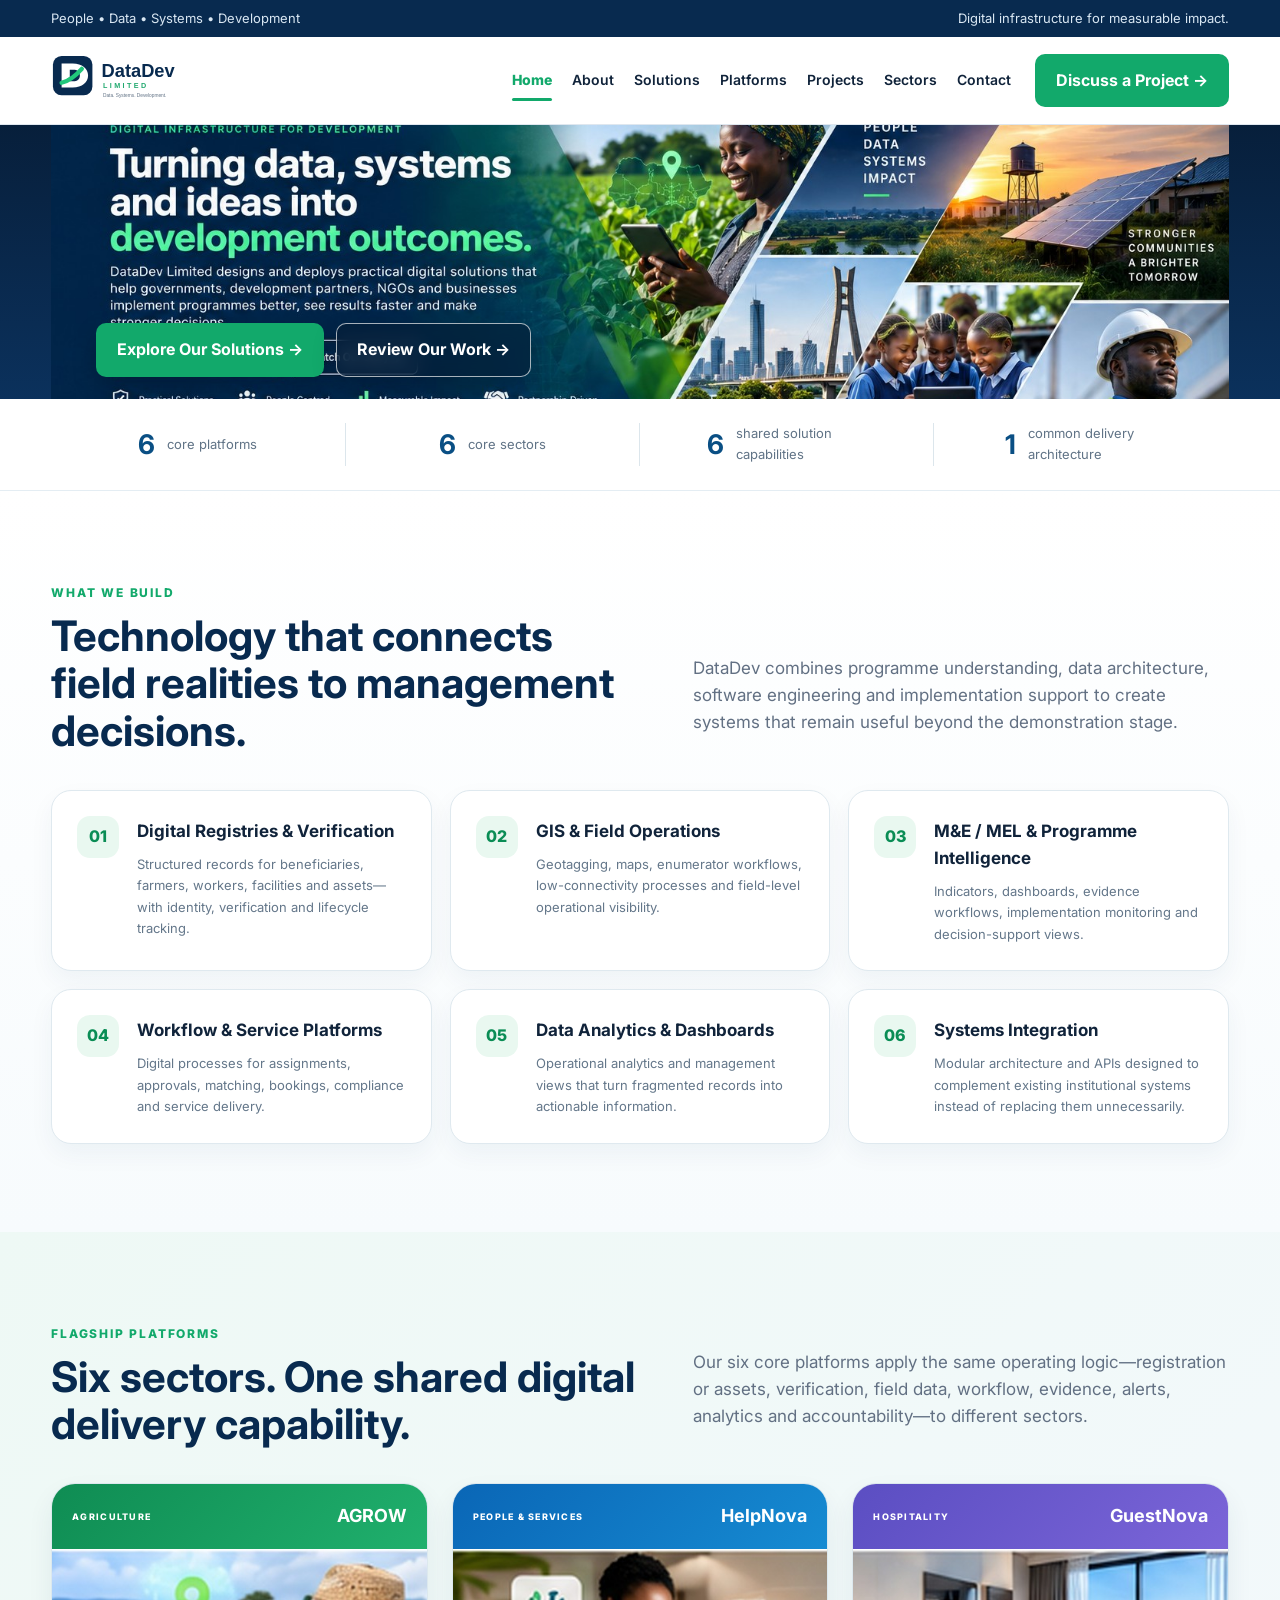
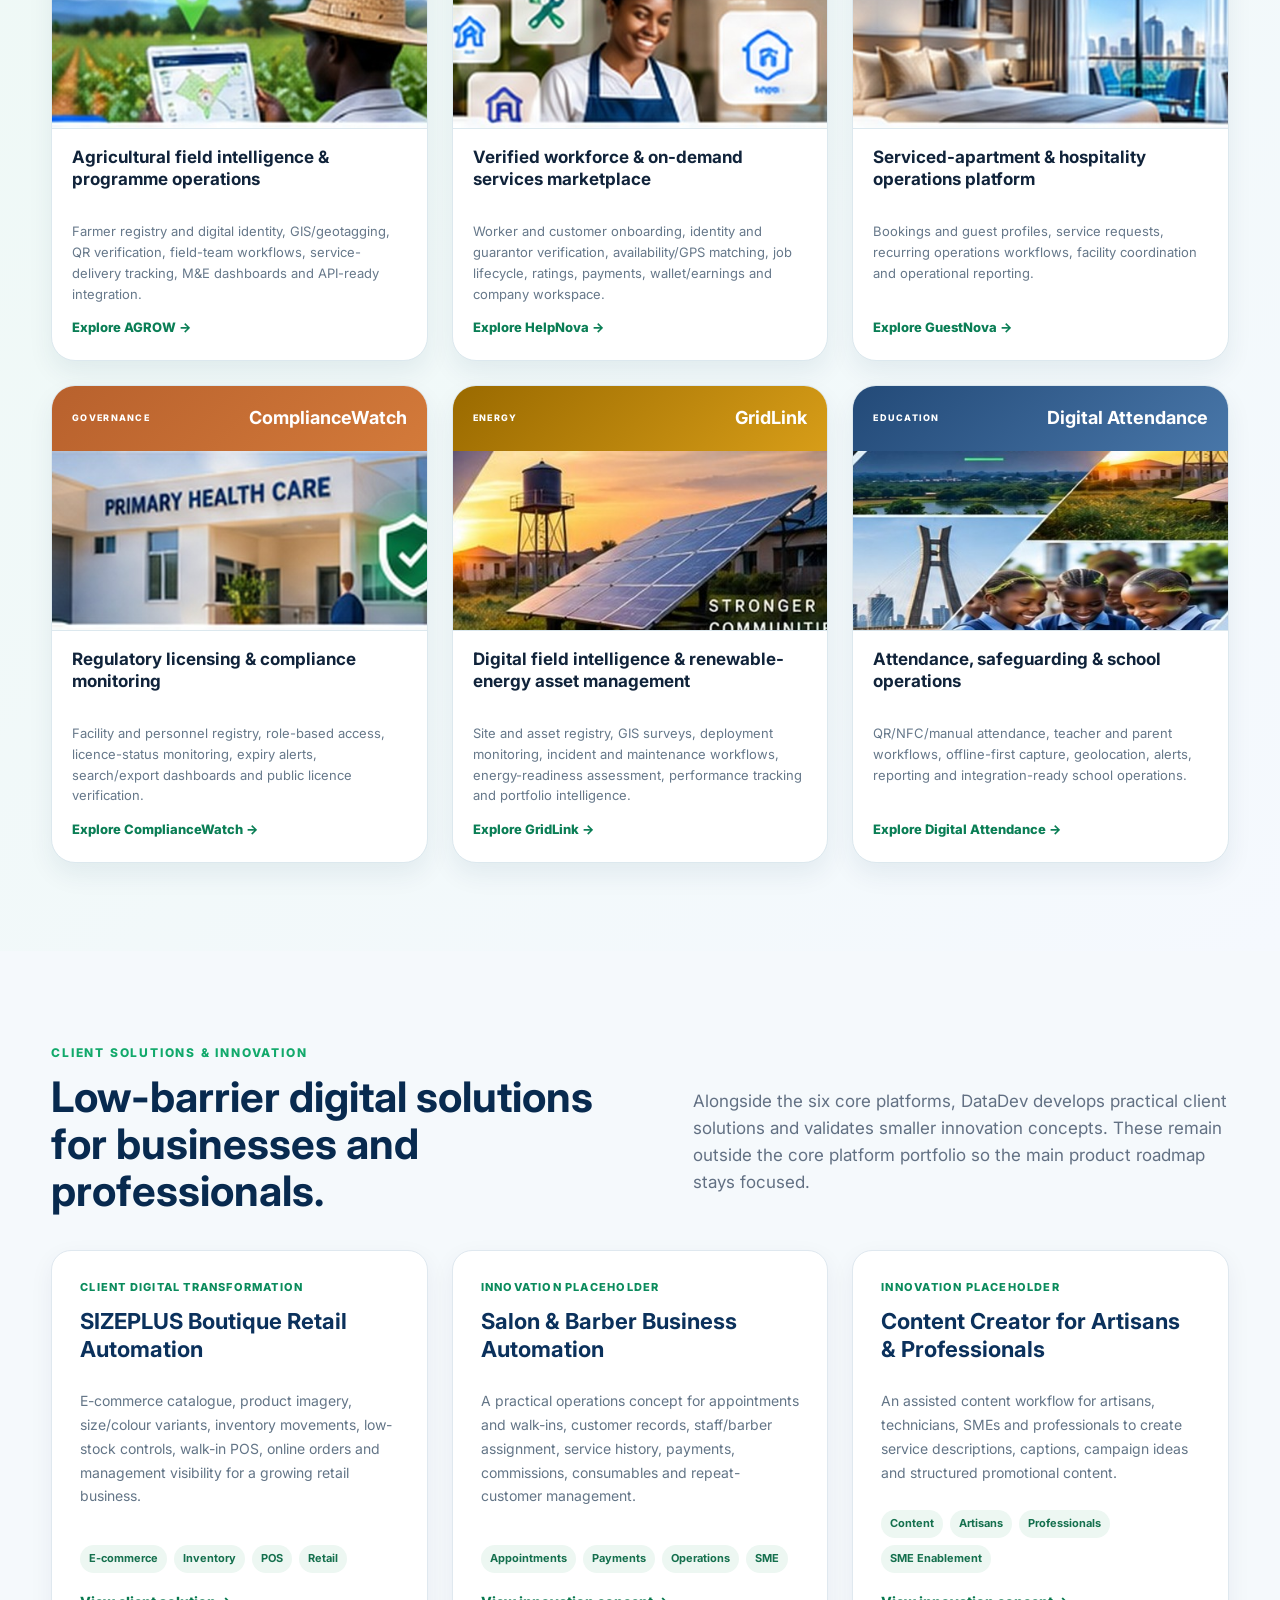
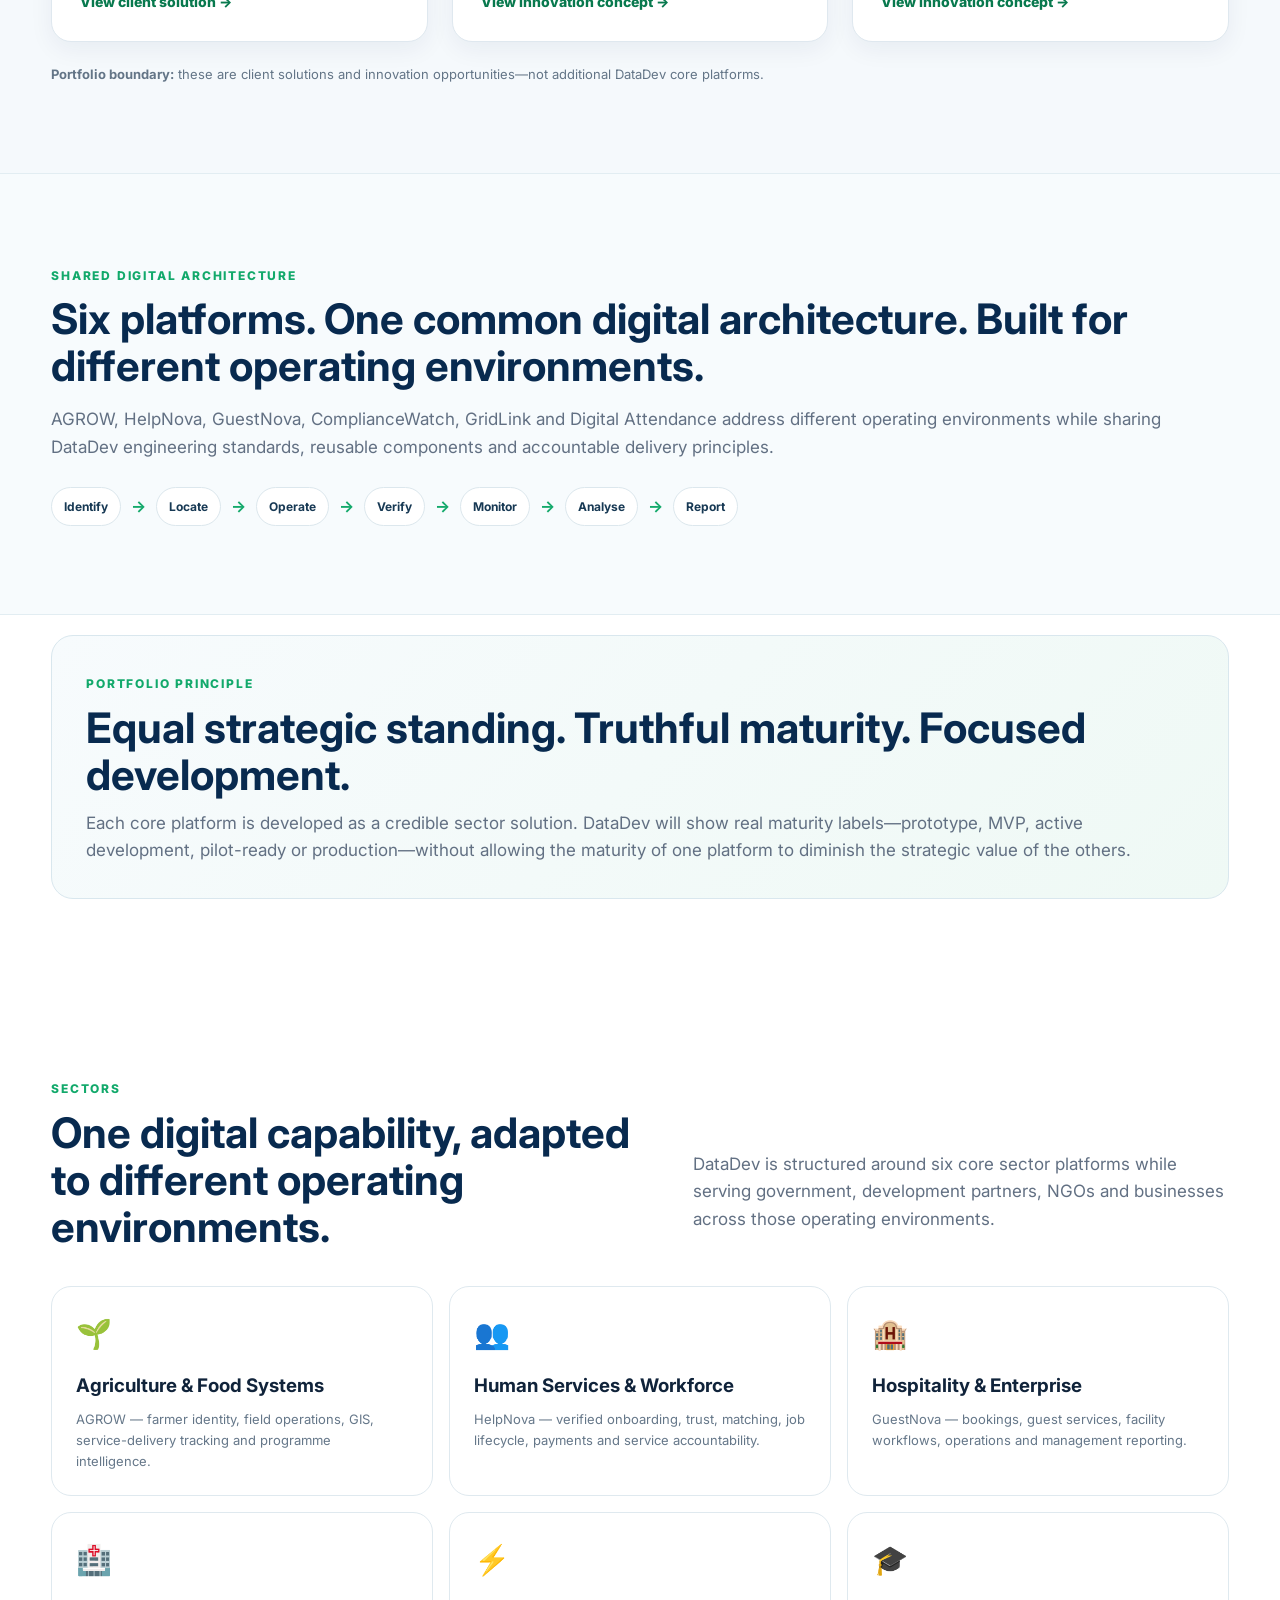
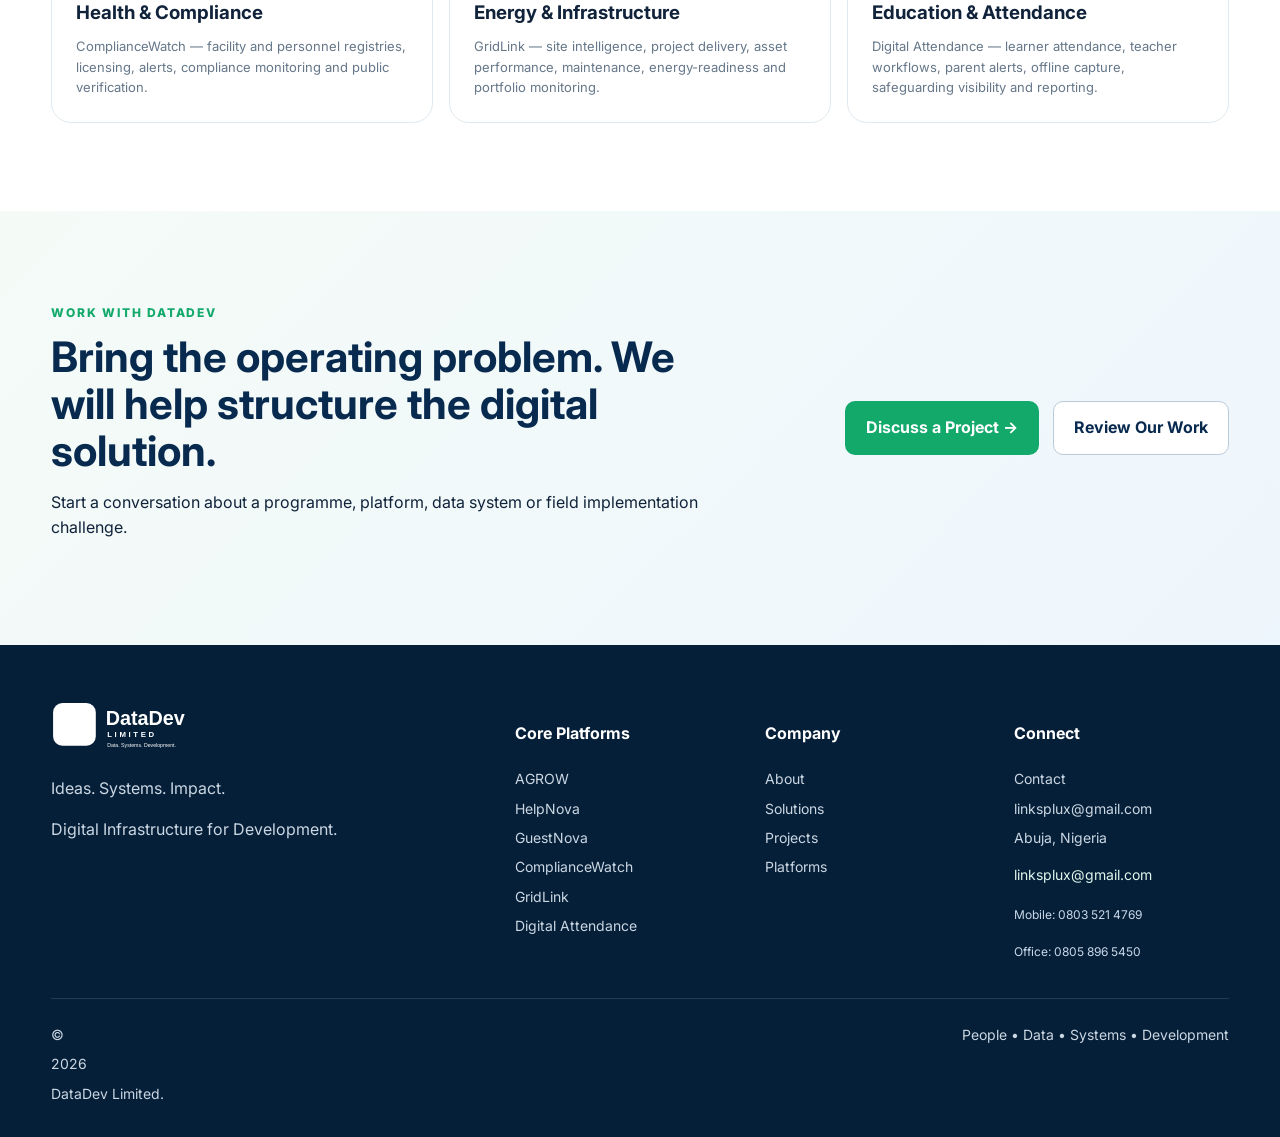
==== commit ef73be0c: "Add files via upload Release V7.3: align six core platforms and restore client innovation portfolio." ====
--- a/index.html
+++ b/index.html
@@ -49,7 +49,7 @@
 </div>
 </section>
 <section class="proof-strip">
-<div class="container proof-grid"><div><b>5</b><span>core platforms</span></div><div><b>5</b><span>core sectors</span></div><div><b>6</b><span>shared solution capabilities</span></div><div><b>1</b><span>common delivery architecture</span></div></div>
+<div class="container proof-grid"><div><b>6</b><span>core platforms</span></div><div><b>6</b><span>core sectors</span></div><div><b>6</b><span>shared solution capabilities</span></div><div><b>1</b><span>common delivery architecture</span></div></div>
 </section>
 <section class="section v3-section">
 <div class="container">
@@ -77,6 +77,17 @@
 </div>
 </div>
 </section>
+<section class="section client-innovation-home">
+<div class="container">
+<div class="section-head compact"><div><span class="kicker">CLIENT SOLUTIONS &amp; INNOVATION</span><h2>Low-barrier digital solutions for businesses and professionals.</h2></div><p>Alongside the six core platforms, DataDev develops practical client solutions and validates smaller innovation concepts. These remain outside the core platform portfolio so the main product roadmap stays focused.</p></div>
+<div class="client-innovation-grid">
+<article class="innovation-card"><span class="innovation-status">CLIENT DIGITAL TRANSFORMATION</span><h3>SIZEPLUS Boutique Retail Automation</h3><p>E-commerce catalogue, product imagery, size/colour variants, inventory movements, low-stock controls, walk-in POS, online orders and management visibility for a growing retail business.</p><div class="innovation-tags"><span>E-commerce</span><span>Inventory</span><span>POS</span><span>Retail</span></div><a href="projects.html">View client solution →</a></article>
+<article class="innovation-card"><span class="innovation-status">INNOVATION PLACEHOLDER</span><h3>Salon &amp; Barber Business Automation</h3><p>A practical operations concept for appointments and walk-ins, customer records, staff/barber assignment, service history, payments, commissions, consumables and repeat-customer management.</p><div class="innovation-tags"><span>Appointments</span><span>Payments</span><span>Operations</span><span>SME</span></div><a href="projects.html">View innovation concept →</a></article>
+<article class="innovation-card"><span class="innovation-status">INNOVATION PLACEHOLDER</span><h3>Content Creator for Artisans &amp; Professionals</h3><p>An assisted content workflow for artisans, technicians, SMEs and professionals to create service descriptions, captions, campaign ideas and structured promotional content.</p><div class="innovation-tags"><span>Content</span><span>Artisans</span><span>Professionals</span><span>SME Enablement</span></div><a href="projects.html">View innovation concept →</a></article>
+</div>
+<p class="innovation-note"><strong>Portfolio boundary:</strong> these are client solutions and innovation opportunities—not additional DataDev core platforms.</p>
+</div>
+</section>
 <section class="section shared-architecture"><div class="container"><span class="kicker">SHARED DIGITAL ARCHITECTURE</span><h2>Six platforms. One common digital architecture. Built for different operating environments.</h2><p class="lead">AGROW, HelpNova, GuestNova, ComplianceWatch, GridLink and Digital Attendance address different operating environments while sharing DataDev engineering standards, reusable components and accountable delivery principles.</p><div class="architecture-flow"><span>Identify</span><b>→</b><span>Locate</span><b>→</b><span>Operate</span><b>→</b><span>Verify</span><b>→</b><span>Monitor</span><b>→</b><span>Analyse</span><b>→</b><span>Report</span></div></div></section>
 <section class="section portfolio-principle"><div class="container portfolio-principle-box"><span class="kicker">PORTFOLIO PRINCIPLE</span><h2>Equal strategic standing. Truthful maturity. Focused development.</h2><p class="lead">Each core platform is developed as a credible sector solution. DataDev will show real maturity labels—prototype, MVP, active development, pilot-ready or production—without allowing the maturity of one platform to diminish the strategic value of the others.</p></div></section><section class="section" id="sectors">
 <div class="container">
--- a/styles.css
+++ b/styles.css
@@ -69,3 +69,24 @@
 .core-six{grid-template-columns:repeat(3,minmax(0,1fr))}
 @media(max-width:900px){.core-six{grid-template-columns:1fr 1fr}}
 @media(max-width:620px){.core-six{grid-template-columns:1fr}}
+
+
+/* V7.3 production alignment and client innovation portfolio */
+.platform-showcase{display:grid!important;grid-template-columns:repeat(3,minmax(0,1fr))!important;gap:24px!important;align-items:stretch!important}
+.platform-showcase>.showcase,.platform-showcase>.showcase:nth-child(n){grid-column:auto!important;width:auto!important;min-width:0!important;display:flex!important;flex-direction:column!important;height:100%!important}
+.platform-showcase .prototype-img{height:180px!important}
+.platform-showcase .showcase h3{min-height:44px}
+.platform-showcase .showcase p{flex:1}
+.platform-showcase .showcase>a{margin-top:auto}
+.client-innovation-home{background:#f5f9fc}
+.client-innovation-grid{display:grid;grid-template-columns:repeat(3,minmax(0,1fr));gap:24px;align-items:stretch}
+.innovation-card{background:#fff;border:1px solid #dfe8ef;border-radius:20px;padding:28px;box-shadow:0 8px 24px rgba(8,42,79,.06);display:flex;flex-direction:column;min-height:330px}
+.innovation-status{font-size:11px;letter-spacing:.11em;font-weight:800;color:#0a8b5c;margin-bottom:12px}
+.innovation-card h3{font-size:22px;line-height:1.25;color:#0b315c;margin:0 0 12px}
+.innovation-card p{color:#637587;font-size:14px;line-height:1.7;flex:1}
+.innovation-card>a{color:#08794e;font-weight:800;font-size:14px;margin-top:18px}
+.innovation-tags{display:flex;gap:7px;flex-wrap:wrap;margin-top:12px}
+.innovation-tags span{background:#edf7f2;color:#15704e;border-radius:999px;padding:5px 9px;font-size:11px;font-weight:700}
+.innovation-note{margin:22px 0 0;color:#637587;font-size:13px}
+@media(max-width:1000px){.platform-showcase,.client-innovation-grid{grid-template-columns:repeat(2,minmax(0,1fr))!important}}
+@media(max-width:650px){.platform-showcase,.client-innovation-grid{grid-template-columns:1fr!important}.platform-showcase .showcase h3{min-height:0}}
